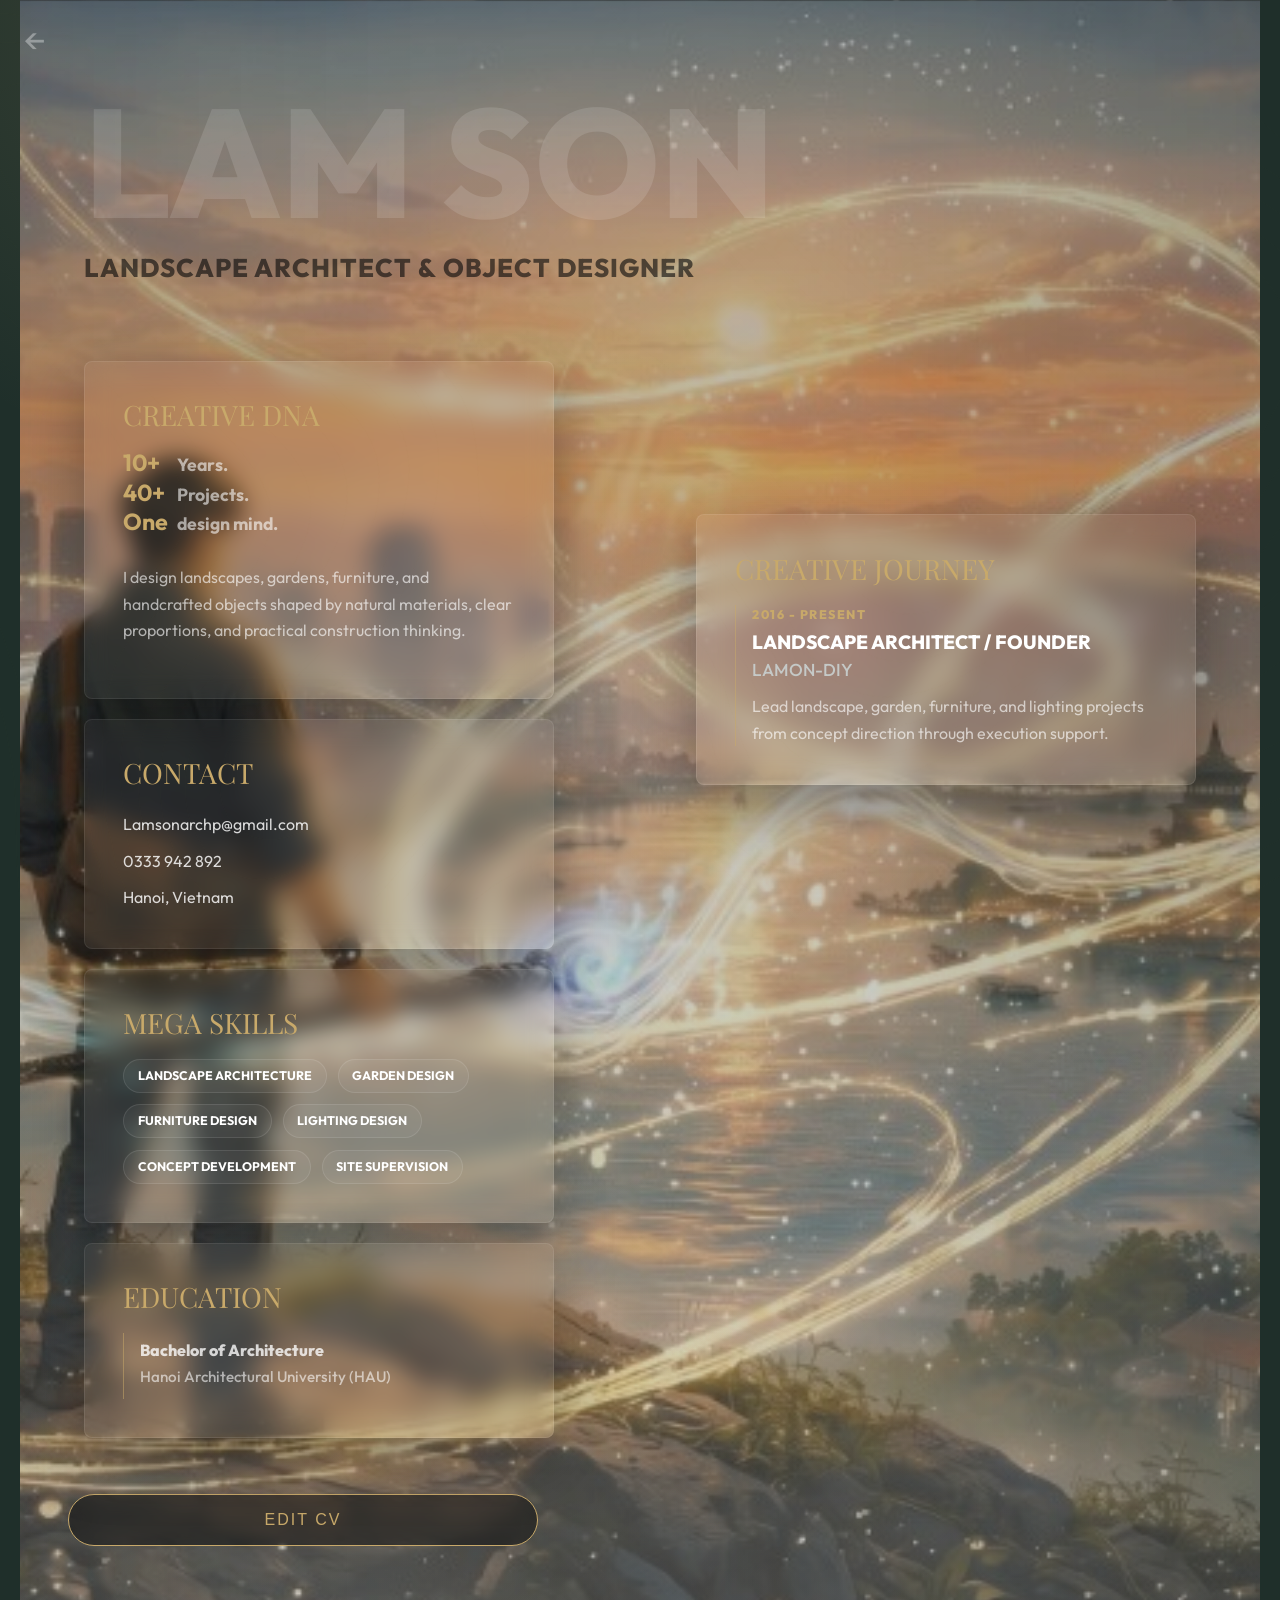
==== profile.html @ 52296062 "Update education: Hanoi Architectural University (HAU)" ====
<!DOCTYPE html>
<html lang="en">

<head>
    <meta charset="UTF-8">
    <meta name="viewport" content="width=device-width, initial-scale=1.0">
    <title>Profile CV | LAMON-DIY</title>
    <meta name="description" content="Profile CV for LAMON-DIY">
    <link rel="preconnect" href="https://fonts.googleapis.com">
    <link rel="preconnect" href="https://fonts.gstatic.com" crossorigin>
    <link
        href="https://fonts.googleapis.com/css2?family=Outfit:wght@300;400;500;700&family=Playfair+Display:ital,wght@0,400;0,600;1,400&display=swap"
        rel="stylesheet">
    <link rel="stylesheet" href="style.css">
</head>

<body class="profile-page">
    <canvas id="ai-canvas"></canvas>

    <a href="index.html#home" class="project-back-icon profile-back" aria-label="Back to home">&#8592;</a>

    <main class="profile-poster" id="profile-cover">
        <div class="profile-poster-shade"></div>

        <header class="profile-poster-title">
            <h1 id="profile-name"></h1>
            <p id="profile-role"></p>
        </header>

        <section class="profile-left-stack" aria-label="Profile highlights">
            <article class="profile-panel profile-summary">
                <h2>Creative DNA</h2>
                <div class="profile-stats">
                    <strong>10+</strong><span>Years.</span>
                    <strong>40+</strong><span>Projects.</span>
                    <strong>One</strong><span>design mind.</span>
                </div>
                <p id="profile-summary"></p>
            </article>

            <article class="profile-panel profile-contact-card">
                <h2>Contact</h2>
                <div class="profile-contact-list">
                    <a href="#" id="profile-email"></a>
                    <a href="#" id="profile-phone"></a>
                    <span id="profile-location"></span>
                </div>
            </article>

            <article class="profile-panel">
                <h2>Mega Skills</h2>
                <div class="profile-skill-list" id="profile-skills"></div>
            </article>

            <article class="profile-panel profile-education-card">
                <h2>Education</h2>
                <div class="profile-timeline compact" id="profile-education"></div>
            </article>
        </section>

        <section class="profile-right-stack" aria-label="Profile CV">
            <article class="profile-panel profile-journey-card">
                <h2>Creative Journey</h2>
                <div class="profile-timeline" id="profile-experience"></div>
            </article>
        </section>

        <button type="button" class="btn-primary profile-edit-btn" id="profile-edit-btn">Edit CV</button>
    </main>

    <div class="profile-editor hidden" id="profile-editor" aria-hidden="true">
        <div class="profile-editor-panel">
            <div class="profile-editor-head">
                <h2>Edit CV</h2>
                <button type="button" class="profile-editor-close" id="profile-cancel-btn" aria-label="Close editor">&times;</button>
            </div>

            <form id="profile-form" class="profile-form">
                <label>Name<input type="text" id="edit-name"></label>
                <label>Role<input type="text" id="edit-role"></label>
                <label>Location<input type="text" id="edit-location"></label>
                <label>Email<input type="email" id="edit-email"></label>
                <label>Phone<input type="text" id="edit-phone"></label>
                <label>Summary<textarea id="edit-summary" rows="4"></textarea></label>
                <label>Skills<textarea id="edit-skills" rows="3" placeholder="Separate skills with commas"></textarea></label>
                <label>Experience<textarea id="edit-experience" rows="6" placeholder="Period | Title | Place | Description"></textarea></label>
                <label>Education<textarea id="edit-education" rows="5" placeholder="Period | Title | Place | Description"></textarea></label>
                <label>Avatar image<input type="file" id="edit-avatar-file" accept="image/*"></label>
                <label>Cover image<input type="file" id="edit-cover-file" accept="image/*"></label>

                <div class="profile-form-actions">
                    <button type="button" class="btn-secondary" id="profile-reset-btn">Reset</button>
                    <button type="submit" class="btn-primary">Save CV</button>
                </div>
            </form>
        </div>
    </div>

    <script src="canvas.js"></script>
    <script src="profile.js"></script>
</body>

</html>
---- style.css ----
/* =========================================
   CSS Custom Properties & Design Tokens
   ========================================= */
:root {
    /* Color Palette - Premium Landscape Studio */
    --clr-bg-dark: #1F2F2A;
    /* Deep green */
    --clr-bg-card: #263530;
    --clr-text-main: #FFFFFF;
    /* Pure white */
    --clr-text-muted: #c5c9c7;
    --clr-accent: #C8A96A;
    /* Gold accent */
    --clr-accent-hover: #e0c88a;
    --clr-warm-gray: #EAEAEA;
    --clr-text: var(--clr-text-main);
    --clr-bg: var(--clr-bg-dark);
    --clr-primary: var(--clr-accent);

    /* Light Mode Palette */
    --clr-light-bg: #F5F7F5;
    --clr-light-card: #FFFFFF;
    --clr-light-text-main: #1F2F2A;
    --clr-light-text-muted: #4A5D55;
    --clr-light-accent: #B08D4D;
    
    /* Typography */
    --font-sans: 'Outfit', sans-serif;
    --font-serif: 'Playfair Display', serif;

    /* Spacing & Sizes */
    --space-sm: 1rem;
    --space-md: 2.5rem;
    --space-lg: 5rem;
    --space-xl: 8rem;
    --spacing-xl: var(--space-xl);

    /* Transitions */
    --trans-smooth: 0.6s cubic-bezier(0.25, 1, 0.5, 1);
    --trans-fast: 0.3s ease;
}

/* =========================================
   Reset & Base Styles
   ========================================= */
* {
    margin: 0;
    padding: 0;
    box-sizing: border-box;
}

html {
    scroll-behavior: smooth;
    font-size: 16px;
}

/* Base Light Mode Styles via Data Attribute or Class */
body.light-mode {
    --clr-bg-dark: var(--clr-light-bg);
    --clr-bg-card: var(--clr-light-card);
    --clr-text-main: var(--clr-light-text-main);
    --clr-text-muted: var(--clr-light-text-muted);
    --clr-accent: var(--clr-light-accent);
    --clr-warm-gray: #666;
}

body.light-mode .hero-overlay {
    background: linear-gradient(to bottom, rgba(0,0,0,0.5) 0%, rgba(0,0,0,0.2) 50%, rgba(245,247,245,0.9) 100%);
    backdrop-filter: none;
}
body.light-mode .hero::after {
    background: linear-gradient(to top, var(--clr-bg-dark) 0%, rgba(245,247,245,0.5) 40%, transparent 100%);
    height: 150px;
}
body.light-mode .hero-title {
    color: #FFFFFF;
    text-shadow: none;
}
body.light-mode .hero-subtitle,
body.light-mode .hero-credibility {
    color: #EAEAEA;
    text-shadow: none;
    font-weight: 300;
}
body.light-mode .logo,
body.light-mode .nav-links a,
body.light-mode .lang-btn {
    color: #FFFFFF;
    text-shadow: none;
    font-weight: 500;
}
body.light-mode .navbar {
    position: fixed;
    top: 1rem;
    left: 50%;
    transform: translateX(-50%);
    width: 95%;
    max-width: 1400px;
    padding: 1.2rem 3rem;
    display: flex;
    justify-content: space-between;
    align-items: center;
    z-index: 1000;
    
    border-radius: 40px;
    background: var(--clr-bg-card);
    border: 1px solid rgba(255, 255, 255, 0.05);
    box-shadow: 0 10px 30px rgba(0, 0, 0, 0.2);
}



body.light-mode .project-overlay {
    background: linear-gradient(to top, rgba(255, 255, 255, 0.95) 0%, rgba(255,255,255,0.8) 50%, transparent 100%);
}
body.light-mode .project-meta {
    color: var(--clr-text-muted) !important;
}

body {
    font-family: var(--font-sans);
    background-color: var(--clr-bg-dark);
    color: var(--clr-text-main);
    line-height: 1.6;
    overflow-x: hidden;
    -webkit-font-smoothing: antialiased;
}

/* Typography elements */
h1,
h2,
h3,
h4 {
    line-height: 1.1;
    margin-bottom: var(--space-sm);
    font-weight: 500;
}

p {
    margin-bottom: var(--space-sm);
    color: var(--clr-text-muted);
}

a {
    color: inherit;
    text-decoration: none;
    transition: var(--trans-fast);
}

.highlight-serif {
    font-family: var(--font-serif);
    font-style: italic;
    color: var(--clr-accent);
}

.container {
    max-width: 1400px;
    margin: 0 auto;
    padding: 0 5%;
}

.section-title {
    font-size: clamp(2.5rem, 5vw, 4rem);
    text-align: center;
    margin-bottom: var(--space-lg);
}

.section-subtitle {
    max-width: 680px;
    margin: calc(var(--space-lg) * -0.65) auto var(--space-lg);
    color: var(--clr-text-muted);
    font-size: 1rem;
    letter-spacing: 0.08em;
    text-align: center;
    text-transform: uppercase;
}

/* =========================================
   Buttons
   ========================================= */
.btn-primary,
.btn-secondary {
    display: inline-block;
    padding: 1rem 2.5rem;
    font-size: 1rem;
    text-transform: uppercase;
    letter-spacing: 2px;
    position: relative;
    overflow: hidden;
    cursor: pointer;
    border: 1px solid var(--clr-accent);
    background: transparent;
    color: var(--clr-accent);
    z-index: 1;
    isolation: isolate;
    transition: var(--trans-smooth);
}

.btn-primary::before,
.btn-secondary::before {
    content: '';
    position: absolute;
    top: 0;
    left: 0;
    width: 100%;
    height: 100%;
    background: var(--clr-accent);
    z-index: -1;
    transform: scaleX(0);
    transform-origin: right;
    transition: transform var(--trans-smooth);
}

.btn-primary:hover,
.btn-secondary:hover {
    color: var(--clr-bg-dark) !important;
}

.btn-primary:hover::before,
.btn-secondary:hover::before {
    transform: scaleX(1);
    transform-origin: left;
}


/* =========================================
   Navigation - Liquid Glassmorphism
   ========================================= */
.navbar {
    position: fixed;
    top: 1rem;
    left: 50%;
    transform: translateX(-50%);
    --nav-mouse-x: 50%;
    --nav-mouse-y: 50%;
    width: 95%;
    max-width: 1400px;
    padding: 1.2rem 3rem;
    display: flex;
    justify-content: space-between;
    align-items: center;
    z-index: 1000;
    /* Smooth liquid transition â€” all properties use same timing */
    transition: transform 0.8s cubic-bezier(0.4, 0, 0.2, 1),
                width 0.8s cubic-bezier(0.4, 0, 0.2, 1),
                max-width 0.8s cubic-bezier(0.4, 0, 0.2, 1),
                padding 0.8s cubic-bezier(0.4, 0, 0.2, 1),
                background 0.8s cubic-bezier(0.4, 0, 0.2, 1),
                box-shadow 0.8s cubic-bezier(0.4, 0, 0.2, 1),
                border-radius 0.8s cubic-bezier(0.4, 0, 0.2, 1),
                border-color 0.8s cubic-bezier(0.4, 0, 0.2, 1);
    
    /* Extreme Liquid Glass Effect */
    border-radius: 60px;
    background: linear-gradient(145deg, rgba(255, 255, 255, 0.05) 0%, rgba(255, 255, 255, 0.01) 100%);
    backdrop-filter: blur(8px) saturate(120%);
    -webkit-backdrop-filter: blur(8px) saturate(120%);
    border: 1px solid rgba(255, 255, 255, 0.15);
    border-top: 1.5px solid rgba(255, 255, 255, 0.6);
    border-left: 1.5px solid rgba(255, 255, 255, 0.4);
    box-shadow: 
        0 15px 35px rgba(0, 0, 0, 0.2),
        inset 0 10px 20px rgba(255, 255, 255, 0.15),
        inset 0 -5px 15px rgba(255, 255, 255, 0.05);
}

/* =========================================
   Navbar Glow / Light Streak Border Effect
   ========================================= */

@property --nav-glow-angle {
    syntax: '<angle>';
    inherits: false;
    initial-value: 0deg;
}

.navbar::before {
    content: '';
    position: absolute;
    inset: -1px;
    z-index: 1;
    padding: 2px;
    border-radius: inherit;
    pointer-events: none;
    background:
        conic-gradient(
            from var(--nav-glow-angle),
            transparent 0deg,
            transparent 280deg,
            rgba(200, 169, 106, 0.18) 305deg,
            rgba(255, 241, 179, 0.95) 330deg,
            rgba(200, 169, 106, 0.72) 350deg,
            transparent 360deg
        );
    filter: drop-shadow(0 0 8px rgba(200, 169, 106, 0.55));
    -webkit-mask:
        linear-gradient(#000 0 0) content-box,
        linear-gradient(#000 0 0);
    -webkit-mask-composite: xor;
    mask:
        linear-gradient(#000 0 0) content-box,
        linear-gradient(#000 0 0);
    mask-composite: exclude;
    animation: navBorderGlow 4s linear infinite;
}

.navbar > * {
    position: relative;
    z-index: 2;
}

.navbar::after {
    content: '';
    position: absolute;
    inset: 0;
    z-index: 1;
    border-radius: inherit;
    pointer-events: none;
    opacity: 0;
    background:
        radial-gradient(
            circle 92px at var(--nav-mouse-x) var(--nav-mouse-y),
            rgba(255, 255, 255, 0.22),
            rgba(200, 169, 106, 0.12) 38%,
            rgba(255, 255, 255, 0.04) 56%,
            transparent 72%
        );
    box-shadow: inset 0 0 28px rgba(255, 255, 255, 0.05);
    transition: opacity 0.22s ease;
}

.navbar.is-lensing::after {
    opacity: 1;
}

@keyframes navBorderGlow {
    to {
        --nav-glow-angle: 360deg;
    }
}

/* Hover: slightly brighter border on the navbar */
.navbar:hover {
    border-color: rgba(255, 255, 255, 0.28) !important;
    box-shadow:
        0 15px 35px rgba(0, 0, 0, 0.25),
        0 0 0 1px rgba(200, 169, 106, 0.18),
        inset 0 10px 20px rgba(255, 255, 255, 0.18),
        inset 0 -5px 15px rgba(255, 255, 255, 0.06) !important;
    transition: box-shadow 0.4s ease, border-color 0.4s ease;
}




.navbar .nav-links,
.navbar .nav-right {
    opacity: 1;
    pointer-events: auto;
    max-width: 600px;
    overflow: visible;
    
}

.logo {
    font-family: var(--font-serif);
    font-size: 2.4rem;
    font-weight: 600;
    letter-spacing: 3px;
    color: #FFFFFF;
    
}



.logo-suffix {
    display: inline-block;
    
}



.nav-links {
    display: flex;
    list-style: none;
    gap: 3rem;
}

.nav-links a {
    font-size: 0.9rem;
    text-transform: uppercase;
    letter-spacing: 1px;
    position: relative;
    transition: color 0.3s ease, text-shadow 0.3s ease;
}

.nav-links a:hover {
    color: rgba(255, 240, 180, 1);
    text-shadow: 0 0 12px rgba(200, 169, 106, 0.8), 0 0 30px rgba(200, 169, 106, 0.3);
}

.nav-links a::after {
    content: '';
    position: absolute;
    bottom: -5px;
    left: 50%;
    transform: translateX(-50%);
    width: 0;
    height: 1px;
    background: linear-gradient(90deg, transparent, rgba(200, 169, 106, 1), transparent);
    transition: width 0.35s cubic-bezier(0.4, 0, 0.2, 1);
    box-shadow: 0 0 6px rgba(200, 169, 106, 0.6);
}

.nav-links a:hover::after {
    width: 100%;
}

.project-back-icon {
    position: fixed;
    top: 1.5rem;
    left: 1.5rem;
    z-index: 1000;
    font-size: 2rem;
    color: rgba(255, 255, 255, 0.35);
    line-height: 1;
    text-decoration: none;
    transition: transform 0.3s ease, color 0.25s ease, text-shadow 0.25s ease;
}
.project-back-icon:hover {
    transform: translateX(-4px);
    color: rgba(255, 255, 255, 0.95);
    text-shadow:
        0 4px 16px rgba(0, 0, 0, 0.6),
        0 2px 6px rgba(0, 0, 0, 0.4);
}
body.light-mode .project-back-icon {
    color: rgba(30, 30, 30, 0.3);
}
body.light-mode .project-back-icon:hover {
    color: rgba(10, 10, 10, 0.9);
    text-shadow:
        0 4px 16px rgba(0, 0, 0, 0.25),
        0 2px 6px rgba(0, 0, 0, 0.15);
}

/* Project page right controls (Zalo + Lang switch) */
.project-right-controls {
    position: fixed;
    top: 1.5rem;
    right: 1.5rem;
    z-index: 1000;
    display: flex;
    align-items: center;
    gap: 0.8rem;
}

.project-zalo-btn {
    display: inline-flex;
    align-items: center;
    justify-content: center;
    font-family: var(--font-sans);
    font-size: 0.72rem;
    font-weight: 500;
    letter-spacing: 1px;
    text-transform: uppercase;
    text-decoration: none;
    color: rgba(255, 255, 255, 0.6);
    background: rgba(18, 20, 19, 0.35);
    border: 1px solid rgba(163, 177, 138, 0.3);
    padding: 0.35rem 0.8rem;
    border-radius: 999px;
    opacity: 0.5;
    transition: opacity 0.25s ease, color 0.2s ease, border-color 0.2s ease;
}

.project-zalo-btn:hover {
    opacity: 1;
    color: #ffffff;
    border-color: rgba(163, 177, 138, 0.8);
}

body.light-mode .project-zalo-btn {
    background: rgba(255, 255, 255, 0.4);
    border-color: rgba(0, 0, 0, 0.15);
    color: rgba(30, 30, 30, 0.6);
}

body.light-mode .project-zalo-btn:hover {
    color: rgba(10, 10, 10, 0.9);
    border-color: rgba(0, 0, 0, 0.4);
}

.project-lang-switch {
    display: inline-flex;
    align-items: center;
    border: 1px solid rgba(163, 177, 138, 0.3);
    border-radius: 999px;
    padding: 0.2rem;
    background: rgba(18, 20, 19, 0.35);
    opacity: 0.4;
    transition: opacity 0.25s ease;
}
.project-lang-switch:hover {
    opacity: 1;
}
.project-lang-switch .lang-btn {
    border: 0;
    background: transparent;
    color: rgba(255, 255, 255, 0.6);
    font-family: var(--font-sans);
    font-size: 0.72rem;
    font-weight: 500;
    letter-spacing: 1px;
    text-transform: uppercase;
    padding: 0.35rem 0.6rem;
    border-radius: 999px;
    cursor: pointer;
    transition: color 0.2s ease;
}
.project-lang-switch .lang-btn.active {
    background: var(--clr-accent);
    color: var(--clr-bg-dark) !important;
}
.project-lang-switch .lang-btn:hover:not(.active) {
    color: rgba(255, 255, 255, 0.95);
}
body.light-mode .project-lang-switch {
    background: rgba(255, 255, 255, 0.4);
    border-color: rgba(0, 0, 0, 0.15);
}
body.light-mode .project-lang-switch .lang-btn {
    color: rgba(30, 30, 30, 0.6);
}
body.light-mode .project-lang-switch .lang-btn.active {
    background: var(--clr-accent);
    color: #ffffff !important;
}
body.light-mode .project-lang-switch .lang-btn:hover:not(.active) {
    color: rgba(10, 10, 10, 0.9);
}
.theme-toggle {
    background: transparent;
    border: none;
    color: var(--clr-text-main);
    cursor: pointer;
    margin-left: 1rem;
    display: flex;
    align-items: center;
    justify-content: center;
    width: 40px;
    height: 40px;
    border-radius: 50%;
    transition: background var(--trans-fast);
}
.theme-toggle:hover {
    background: rgba(200, 169, 106, 0.1);
}
.theme-toggle svg {
    width: 20px;
    height: 20px;
    transition: transform var(--trans-fast);
}

.profile-avatar-link {
    width: 34px;
    height: 34px;
    display: inline-flex;
    align-items: center;
    justify-content: center;
    overflow: hidden;
    border-radius: 999px;
    border: 1px solid rgba(255, 255, 255, 0.22);
    background: rgba(255, 255, 255, 0.08);
    box-shadow: 0 0 0 1px rgba(200, 169, 106, 0.08);
    transition: transform 0.24s cubic-bezier(0.2, 1.2, 0.3, 1), box-shadow 0.24s ease;
}

.profile-avatar-link img {
    width: 100%;
    height: 100%;
    object-fit: cover;
}

.profile-avatar-link:hover,
.profile-avatar-link:focus-visible {
    transform: scale(1.18);
    box-shadow: 0 0 22px rgba(255, 241, 179, 0.24);
}

body.light-mode .theme-toggle .sun-icon {
    display: none;
}
body:not(.light-mode) .theme-toggle .moon-icon {
    display: none;
}

.hamburger {
    display: none;
    cursor: pointer;
    border: 0;
    background: transparent;
    padding: 0.4rem;
}

/* =========================================
   Hero Section
   ========================================= */
.hero {
    height: 100dvh;
    display: flex;
    align-items: center;
    justify-content: center;
    position: relative;
    overflow: hidden;
    background: var(--clr-bg-dark); /* fallback */
}

.hero-video {
    position: absolute;
    top: 0; left: 0; right: 0; bottom: 0;
    width: 100%;
    height: 100%;
    object-fit: cover;
    z-index: 0; /* behind overlay */
}

@keyframes heroZoom {
    0% { transform: scale(1); }
    100% { transform: scale(1.08); }
}

.hero-overlay {
    position: absolute;
    top: 0;
    left: 0;
    width: 100%;
    height: 100%;
    background: linear-gradient(to bottom, rgba(0,0,0,0.15) 0%, rgba(0,0,0,0.05) 50%, rgba(0,0,0,0.35) 100%);
}

.hero::after {
    content: '';
    position: absolute;
    bottom: -1px;
    left: 0;
    width: 100%;
    height: 300px;
    background: linear-gradient(to top, var(--clr-bg-dark) 0%, transparent 100%);
    z-index: 10;
    pointer-events: none;
}

#ai-canvas {
    position: fixed;
    top: 0;
    left: 0;
    width: 100vw;
    height: 100vh;
    z-index: 999;
    pointer-events: none;
}

.hero-content {
    position: relative;
    z-index: 10;
    text-align: center;
    max-width: 900px;
    padding: 0 2rem;
}

.hero-title {
    font-size: clamp(4.5rem, 11vw, 9rem);
    letter-spacing: -2px;
    margin-bottom: 1rem;
    color: #FFFFFF;
    text-shadow: 0 2px 30px rgba(0,0,0,0.3);
}

.hero-subtitle {
    font-size: clamp(1.1rem, 2vw, 1.4rem);
    margin-bottom: 2.5rem;
    color: var(--clr-warm-gray);
    font-weight: 300;
    letter-spacing: 2px;
    text-transform: uppercase;
}

.hero .btn-primary {
    border-color: var(--clr-accent);
    color: var(--clr-accent);
    box-shadow: 0 0 20px rgba(200, 169, 106, 0.15), inset 0 0 20px rgba(200, 169, 106, 0.05);
    font-size: 0.95rem;
    padding: 1.1rem 3rem;
}

.hero .btn-primary:hover {
    color: var(--clr-bg-dark);
    box-shadow: 0 0 30px rgba(200, 169, 106, 0.3);
}

.hero-credibility {
    margin-top: 2.5rem;
    font-size: 0.85rem;
    letter-spacing: 3px;
    text-transform: uppercase;
    color: rgba(255, 255, 255, 0.5);
    font-weight: 300;
}

/* =========================================
   About / Philosophy Section
   ========================================= */
.about {
    padding: var(--space-xl) 0;
    background: var(--clr-bg-dark);
}

.about-grid {
    display: grid;
    grid-template-columns: 1fr 1fr;
    gap: var(--space-lg);
    align-items: center;
}

.about-text h2 {
    font-size: clamp(2.5rem, 5vw, 4rem);
    margin-bottom: 2rem;
}

.about-text p {
    font-size: 1.15rem;
    line-height: 1.9;
}

.about-image-wrapper {
    position: relative;
    overflow: hidden;
    border-radius: 4px;
}

.about-img {
    width: 100%;
    height: 100%;
    min-height: 400px;
    object-fit: cover;
    border-radius: 4px;
    transition: transform 1.2s ease;
}

.about-image-wrapper:hover .about-img {
    transform: scale(1.03);
}

/* =========================================
   Services Section
   ========================================= */
.services {
    padding: var(--space-xl) 0;
    background: var(--clr-bg-card);
}

.services .section-title {
    font-family: var(--font-serif);
}

.services-list {
    display: grid;
    grid-template-columns: repeat(auto-fit, minmax(280px, 1fr));
    gap: 2.5rem;
    max-width: 1100px;
    margin: 0 auto;
}

.service-item {
    padding: 2rem 0;
    border-top: 1px solid rgba(255, 255, 255, 0.08);
}

.service-item h3 {
    font-family: var(--font-serif);
    font-size: 1.3rem;
    color: var(--clr-text-main);
    margin-bottom: 0.75rem;
    font-weight: 400;
}

.service-item p {
    font-size: 0.95rem;
    color: var(--clr-text-muted);
    line-height: 1.7;
    margin-bottom: 0;
}

/* =========================================
   Signature / Featured Projects Section
   ========================================= */
.signature-projects {
    padding: 0 0 var(--space-lg);
    background: var(--clr-bg-dark);
}

.signature-projects:empty,
#signature-list:empty {
    display: none;
}

.signature-project {
    display: grid;
    grid-template-columns: 1.5fr 1fr;
    gap: 0;
    min-height: 70vh;
    margin-bottom: 2rem;
    position: relative;
    overflow: hidden;
}

.signature-project:nth-child(even) {
    grid-template-columns: 1fr 1.5fr;
}

.signature-project:nth-child(even) .signature-image-wrapper {
    order: 2;
}

.signature-project:nth-child(even) .signature-content {
    order: 1;
}

.signature-image-wrapper {
    position: relative;
    overflow: hidden;
}

.signature-img {
    width: 100%;
    height: 100%;
    object-fit: cover;
    transition: transform 1.5s ease;
}

.signature-project:hover .signature-img {
    transform: scale(1.03);
}

.signature-content {
    display: flex;
    flex-direction: column;
    justify-content: center;
    padding: var(--space-lg);
    background: var(--clr-bg-card);
}

.signature-content h2 {
    font-family: var(--font-serif);
    font-size: clamp(2rem, 4vw, 3rem);
    margin-bottom: 1.5rem;
    color: var(--clr-text-main);
    font-weight: 400;
}

.signature-content p {
    font-size: 1.05rem;
    line-height: 1.8;
    color: var(--clr-text-muted);
    margin-bottom: 2.5rem;
}

.signature-content .btn-primary {
    align-self: flex-start;
}

/* =========================================
   Projects Section
   ========================================= */
.projects {
    padding: var(--space-xl) 0;
    background: var(--clr-bg-dark);
}

.project-gallery {
    columns: 3;
    column-gap: 1.2rem;
}

/* No spans needed - columns fills naturally */

@media (max-width: 900px) {
    .project-gallery {
        columns: 2;
    }
}

@media (max-width: 600px) {
    .project-gallery {
        columns: 1;
    }

    .section-subtitle {
        margin-top: calc(var(--space-lg) * -0.55);
        font-size: 0.82rem;
        line-height: 1.7;
    }

}

.project-link {
    display: block;
    break-inside: avoid;
    margin-bottom: 1.2rem;
    text-decoration: none;
    transition: filter 0.45s ease, opacity 0.45s ease, transform 0.45s ease;
}

.project-card {
    position: relative;
    overflow: hidden;
    border-radius: 16px;
    cursor: pointer;
    background: var(--clr-bg-card);
    width: 100%;
    transition: box-shadow 0.45s ease, transform 0.45s ease;
}

.project-card::after {
    content: '';
    position: absolute;
    inset: 0;
    background: rgba(255, 255, 255, 0.28);
    opacity: 0;
    pointer-events: none;
    transition: opacity 0.45s ease;
    mix-blend-mode: screen;
}

/* Varying heights for masonry feel */
.project-gallery .project-link:nth-child(5n+1) .project-image-wrapper { padding-top: 130%; }
.project-gallery .project-link:nth-child(5n+2) .project-image-wrapper { padding-top: 70%; }
.project-gallery .project-link:nth-child(5n+3) .project-image-wrapper { padding-top: 100%; }
.project-gallery .project-link:nth-child(5n+4) .project-image-wrapper { padding-top: 80%; }
.project-gallery .project-link:nth-child(5n+5) .project-image-wrapper { padding-top: 115%; }

.project-image-wrapper {
    position: relative;
    width: 100%;
    overflow: hidden;
}

.project-img {
    position: absolute;
    top: 0;
    left: 0;
    width: 100%;
    height: 100%;
    object-fit: cover;
    transition: transform 0.8s cubic-bezier(0.25, 1, 0.5, 1);
}

.project-overlay {
    position: absolute;
    bottom: 0;
    left: 0;
    width: 100%;
    padding: 2rem;
    background: linear-gradient(to top, rgba(18, 20, 19, 0.9) 0%, transparent 100%);
    transform: translateY(20px);
    opacity: 0;
    transition: all 0.5s ease;
}

.project-overlay h3 {
    font-family: var(--font-serif);
    font-size: 1.6rem;
    color: var(--clr-text-main);
    margin-bottom: 0.3rem;
    font-weight: 400;
}

.project-overlay p {
    color: var(--clr-warm-gray);
    margin-bottom: 0.2rem;
    font-size: 0.9rem;
}

.project-meta {
    font-size: 0.8rem !important;
    color: rgba(255, 255, 255, 0.5) !important;
    letter-spacing: 1px;
}

.project-link {
    text-decoration: none;
}

.project-card:hover .project-img {
    transform: scale(1.05);
}

.project-card:hover .project-overlay {
    transform: translateY(0);
    opacity: 1;
}

@media (hover: hover) and (pointer: fine) {
    .project-gallery:hover .project-link {
        filter: grayscale(1) brightness(1.45) contrast(0.82) saturate(0.15);
        opacity: 0.58;
    }

    .project-gallery:hover .project-link .project-card::after {
        opacity: 1;
    }

    .project-gallery:hover .project-link:hover,
    .project-gallery:hover .project-link:focus-within {
        filter: grayscale(0) brightness(1.08) contrast(1.04) saturate(1.18);
        opacity: 1;
        transform: translateY(-4px);
    }

    .project-gallery:hover .project-link:hover .project-card,
    .project-gallery:hover .project-link:focus-within .project-card {
        box-shadow: 0 26px 60px rgba(0, 0, 0, 0.38), 0 0 0 1px rgba(255, 255, 255, 0.16);
    }

    .project-gallery:hover .project-link:hover .project-card::after,
    .project-gallery:hover .project-link:focus-within .project-card::after {
        opacity: 0;
    }
}

/* =========================================
   Handmade Section
   ========================================= */
.handmade {
    padding: var(--space-xl) 0;
    background:
        radial-gradient(circle at 15% 20%, rgba(200, 169, 106, 0.12), transparent 32rem),
        linear-gradient(180deg, var(--clr-bg-dark) 0%, #17231f 100%);
}

.handmade-gallery {
    display: grid;
    grid-template-columns: repeat(3, minmax(0, 1fr));
    gap: 1.4rem;
}

.handmade-card {
    position: relative;
    min-height: 100%;
    overflow: hidden;
    border: 1px solid rgba(255, 255, 255, 0.1);
    border-radius: 8px;
    background: rgba(255, 255, 255, 0.035);
    box-shadow: 0 24px 70px rgba(0, 0, 0, 0.22);
}

.handmade-image-wrapper {
    position: relative;
    aspect-ratio: 4 / 5;
    overflow: hidden;
    background: var(--clr-bg-card);
}

.handmade-image-wrapper img {
    width: 100%;
    height: 100%;
    object-fit: cover;
    transition: transform 0.9s cubic-bezier(0.25, 1, 0.5, 1), filter 0.5s ease;
}

.handmade-card:hover .handmade-image-wrapper img {
    transform: scale(1.04);
    filter: saturate(1.08) contrast(1.04);
}

.handmade-info {
    padding: 1.5rem;
}

.handmade-info h3 {
    font-family: var(--font-serif);
    font-size: clamp(1.35rem, 2vw, 1.8rem);
    font-weight: 400;
    color: var(--clr-text-main);
}

.handmade-subtitle {
    display: block;
    margin-bottom: 0.85rem;
    color: var(--clr-accent);
    font-size: 0.78rem;
    font-weight: 600;
    letter-spacing: 0.12em;
    text-transform: uppercase;
}

.handmade-info p {
    margin-bottom: 0;
    font-size: 0.98rem;
    line-height: 1.75;
}

body.light-mode .handmade {
    background:
        radial-gradient(circle at 15% 20%, rgba(176, 141, 77, 0.14), transparent 32rem),
        linear-gradient(180deg, var(--clr-light-bg) 0%, #edf2ee 100%);
}

body.light-mode .handmade-card {
    background: rgba(255, 255, 255, 0.74);
    border-color: rgba(31, 47, 42, 0.1);
    box-shadow: 0 24px 70px rgba(31, 47, 42, 0.1);
}

@media (max-width: 900px) {
    .handmade-gallery {
        grid-template-columns: repeat(2, minmax(0, 1fr));
    }
}

@media (max-width: 600px) {
    .handmade-gallery {
        grid-template-columns: 1fr;
    }

    .handmade-info {
        padding: 1.25rem;
    }
}

/* =========================================
   Contact & Footer
   ========================================= */
.contact {
    padding: var(--space-xl) 0;
    text-align: center;
}

.contact-card {
    max-width: 800px;
    margin: 0 auto;
    padding: 4rem 2rem;
    background: var(--clr-bg-card);
    border: 1px solid rgba(255, 255, 255, 0.05);
    border-radius: 8px;
}

.contact-card h2 {
    font-size: clamp(2rem, 4vw, 3.5rem);
}

.contact-card p {
    font-size: 1.1rem;
    margin-bottom: 1.5rem;
}

.contact-info {
    display: flex;
    flex-direction: column;
    align-items: center;
    gap: 0.6rem;
    margin-bottom: 2.5rem;
}

.contact-link {
    display: block;
    color: var(--clr-accent);
    font-size: 1.1rem;
    transition: var(--trans-fast);
}

.contact-link:hover {
    color: var(--clr-accent-hover);
}

#contact-location {
    font-size: 0.9rem;
    color: var(--clr-text-muted);
    letter-spacing: 1px;
    text-transform: uppercase;
    margin-bottom: 0;
}

/* Contact Form Extension */
.contact-form {
    margin-top: 2.5rem;
    display: none;
    text-align: left;
}

.contact-form.active {
    display: block;
    animation: formFadeIn 0.8s cubic-bezier(0.25, 1, 0.5, 1) forwards;
}

@keyframes formFadeIn {
    from {
        opacity: 0;
        transform: translateY(20px);
    }
    to {
        opacity: 1;
        transform: translateY(0);
    }
}

.form-group {
    margin-bottom: 1.5rem;
}

.contact-form input,
.contact-form textarea {
    width: 100%;
    padding: 1rem 1.5rem;
    background: rgba(18, 20, 19, 0.4);
    border: 1px solid rgba(255, 255, 255, 0.1);
    border-radius: 4px;
    color: var(--clr-text-main);
    font-family: var(--font-sans);
    font-size: 1rem;
    transition: all var(--trans-fast);
}

.contact-form textarea {
    min-height: 140px;
    resize: vertical;
    line-height: 1.5;
}

.contact-form input::placeholder,
.contact-form textarea::placeholder {
    color: var(--clr-text-muted);
}

.contact-form input:focus,
.contact-form textarea:focus {
    outline: none;
    border-color: var(--clr-accent);
    background: rgba(18, 20, 19, 0.8);
    box-shadow: 0 0 0 2px rgba(200, 169, 106, 0.15);
}

.contact-form button[type="submit"] {
    width: 100%;
    margin-top: 1rem;
}

.success-msg {
    margin-top: 1.5rem;
    color: var(--clr-accent);
    text-align: center;
    font-size: 1.1rem;
}

.hidden {
    display: none !important;
}

footer {
    padding: 2rem 0;
    border-top: 1px solid rgba(255, 255, 255, 0.05);
    background: var(--clr-bg-dark);
}

.footer-content {
    display: flex;
    justify-content: space-between;
    align-items: center;
    flex-wrap: wrap;
    gap: 1rem;
}

.footer-content p {
    margin: 0;
    font-size: 0.9rem;
}

.socials {
    display: flex;
    gap: 1.5rem;
}

.socials a {
    font-size: 0.9rem;
    text-transform: uppercase;
    letter-spacing: 1px;
}

.socials a:hover {
    color: var(--clr-accent);
}

/* =========================================
   Animations & Scroll Reveal
   ========================================= */
/* Cleaned up redundant reveal - consolidated below */


/* =========================================
   Media Queries
   ========================================= */
@media (max-width: 900px) {
    .about-grid {
        grid-template-columns: 1fr;
    }

    .signature-project,
    .signature-project:nth-child(even) {
        grid-template-columns: 1fr;
        min-height: 0;
    }

    .signature-project:nth-child(even) .signature-image-wrapper,
    .signature-project:nth-child(even) .signature-content {
        order: unset;
    }

    .signature-img {
        max-height: 50vh;
    }

    .signature-content {
        padding: var(--space-md);
    }
}

@media (max-width: 768px) {
    .navbar,
    body.light-mode .navbar {
        align-items: flex-start;
        padding: 1rem 1.1rem;
        width: calc(100% - 1rem);
        border-radius: 24px;
        flex-wrap: wrap;
    }

    .nav-links {
        display: none;
        order: 3;
        width: 100%;
        padding-top: 1rem;
        flex-direction: column;
        gap: 0.25rem;
        align-items: stretch;
    }

    .nav-links.mobile-open {
        display: flex;
    }

    .nav-links a {
        display: block;
        padding: 0.75rem 0;
        font-size: 0.95rem;
    }

    .nav-right {
        gap: 0.6rem;
    }

    .hamburger {
        display: block;
    }

    .hamburger .bar {
        width: 25px;
        height: 2px;
        background: var(--clr-text-main);
        margin: 5px 0;
        display: block;
        transition: transform var(--trans-fast), opacity var(--trans-fast);
    }

    .hamburger.active .bar:nth-child(1) {
        transform: translateY(7px) rotate(45deg);
    }

    .hamburger.active .bar:nth-child(2) {
        opacity: 0;
    }

    .hamburger.active .bar:nth-child(3) {
        transform: translateY(-7px) rotate(-45deg);
    }

    .hero {
        background-attachment: scroll;
        min-height: 100svh;
    }

    .hero-title {
        letter-spacing: 0;
    }

    .hero-subtitle,
    .hero-credibility {
        letter-spacing: 1px;
    }

    .contact-card {
        padding: 3rem 1.25rem;
    }
}

/* Final language switcher guard. */
body:not(.project-page) .navbar .nav-right {
    display: inline-flex !important;
    align-items: center;
    justify-content: flex-end;
    gap: 0.45rem;
    max-width: none;
    opacity: 1;
    overflow: visible;
    pointer-events: auto;
}

body:not(.project-page) .navbar .lang-switch {
    display: inline-flex !important;
    align-items: center;
    justify-content: center;
    width: 48px;
    height: 30px;
    padding: 0;
    border-radius: 999px;
    background: rgba(255, 255, 255, 0.06);
    border: 1px solid rgba(255, 255, 255, 0.12);
}

body:not(.project-page) .navbar .lang-btn {
    display: none;
    align-items: center;
    justify-content: center;
    width: 100%;
    height: 100%;
    padding: 0;
    border-radius: inherit;
    font-size: 0.68rem;
    line-height: 1;
    color: rgba(255, 255, 255, 0.82);
}

body:not(.project-page) .navbar .lang-btn.active {
    display: inline-flex;
    background: transparent;
    color: rgba(255, 255, 255, 0.9) !important;
}

@media (max-width: 768px) {
    body:not(.project-page) .navbar .nav-right {
        flex: 0 0 auto;
        margin-left: auto;
        display: inline-flex !important;
        align-items: center;
        gap: 0.45rem;
    }

    body:not(.project-page) .navbar .lang-switch {
        display: inline-flex !important;
    }
}

@media (max-width: 420px) {
    body:not(.project-page) .navbar,
    body:not(.project-page).light-mode .navbar {
        width: calc(100% - 1rem);
        padding: 0.55rem 0.65rem;
        gap: 0.45rem;
    }

    body:not(.project-page) .navbar .logo {
        font-size: 0.78rem;
        letter-spacing: 0.04em;
    }

    body:not(.project-page) .navbar .lang-switch {
        width: 44px;
        height: 28px;
    }

    body:not(.project-page) .theme-toggle {
        width: 28px;
        height: 28px;
    }

    body:not(.project-page) .hamburger {
        padding: 0.25rem;
    }
}

/* Desktop nav position lock: keep controls at the far right edge. */
@media (min-width: 769px) {
    body:not(.project-page) .navbar,
    body:not(.project-page).light-mode .navbar {
        display: flex !important;
        justify-content: flex-start !important;
        position: fixed;
        padding-left: 4.25rem;
        padding-right: 1rem;
    }

    body:not(.project-page) .navbar .logo {
        position: absolute !important;
        left: 50% !important;
        transform: translateX(-50%) !important;
        z-index: 5 !important;
        max-width: 220px;
        text-align: center;
        pointer-events: auto;
    }

    body:not(.project-page) .navbar .nav-links {
        flex: 0 1 auto !important;
        justify-content: flex-start !important;
        justify-self: auto !important;
        margin: 0 !important;
        padding-right: 260px;
        pointer-events: none;
    }

    body:not(.project-page) .navbar .nav-links a {
        pointer-events: auto;
    }

    body:not(.project-page) .navbar .nav-right {
        position: absolute !important;
        right: 1rem !important;
        top: 50% !important;
        transform: translateY(-50%) !important;
        width: auto !important;
        margin: 0 !important;
    }
}

/* Profile poster CV layout */
.profile-page {
    min-height: 100vh;
    background: #5d5d5b;
    color: #f5f5f2;
}

.profile-page #ai-canvas {
    opacity: 0.18;
}

.profile-poster {
    position: relative;
    width: min(1240px, 100%);
    min-height: 100vh;
    margin: 0 auto;
    padding: clamp(4.8rem, 8vw, 7rem) clamp(1rem, 5vw, 4rem) 4rem;
    display: grid;
    grid-template-columns: minmax(320px, 470px) minmax(360px, 500px);
    grid-template-areas:
        "title title"
        "left right";
    align-content: start;
    justify-content: space-between;
    column-gap: clamp(2rem, 8vw, 7rem);
    row-gap: clamp(2rem, 7vw, 4.5rem);
    overflow: hidden;
    background-color: #5e5e5c;
    background-position: center;
    background-size: cover;
    isolation: isolate;
}

.profile-poster::before {
    content: '';
    position: absolute;
    inset: 0;
    z-index: -2;
    background:
        linear-gradient(180deg, rgba(32, 32, 31, 0.32), rgba(90, 90, 87, 0.24)),
        radial-gradient(circle at 48% 42%, rgba(255, 255, 255, 0.2), transparent 24rem);
}

.profile-poster-shade {
    position: absolute;
    inset: 0;
    z-index: -1;
    background:
        linear-gradient(90deg, rgba(0, 0, 0, 0.08), transparent 34%, transparent 66%, rgba(0, 0, 0, 0.1)),
        linear-gradient(180deg, transparent 64%, rgba(210, 210, 205, 0.2));
}

.profile-poster-title {
    position: relative;
    z-index: 1;
    grid-area: title;
    max-width: 78%;
    pointer-events: none;
}

.profile-poster-title h1 {
    max-width: 12ch;
    margin: 0;
    color: rgba(255, 255, 255, 0.12);
    font-family: var(--font-sans);
    font-size: clamp(5rem, 12vw, 11rem);
    font-weight: 800;
    letter-spacing: 0;
    line-height: 0.78;
    text-transform: uppercase;
}

.profile-poster-title p {
    margin: 1.6rem 0 0;
    color: rgba(12, 12, 12, 0.62);
    font-size: clamp(1rem, 2vw, 1.6rem);
    font-weight: 800;
    letter-spacing: 0.04em;
    text-transform: uppercase;
}

.profile-left-stack,
.profile-right-stack {
    position: relative;
    z-index: 3;
    display: grid;
    gap: 1.25rem;
    align-content: start;
}

.profile-left-stack {
    grid-area: left;
    width: 100%;
    margin-top: 0;
}

.profile-right-stack {
    grid-area: right;
    position: relative;
    right: auto;
    top: auto;
    width: 100%;
    padding-top: clamp(3rem, 12vw, 11rem);
}

.profile-panel {
    border: 1px solid rgba(255, 255, 255, 0.08);
    border-top-color: rgba(255, 255, 255, 0.18);
    border-left-color: rgba(255, 255, 255, 0.14);
    border-radius: 8px;
    background: rgba(13, 13, 13, 0.78);
    box-shadow: 0 24px 58px rgba(0, 0, 0, 0.34);
    backdrop-filter: blur(12px);
    -webkit-backdrop-filter: blur(12px);
}

.profile-panel {
    padding: clamp(1.35rem, 2.8vw, 2.4rem);
}

.profile-education-card {
    width: 100%;
    justify-self: stretch;
}

.profile-panel h2 {
    margin: 0 0 1.25rem;
    color: #fff;
    font-family: var(--font-sans);
    font-size: clamp(1.45rem, 3vw, 2rem);
    font-weight: 800;
    letter-spacing: 0;
    text-transform: uppercase;
}

.profile-stats strong,
.profile-timeline-item span {
    color: var(--clr-accent);
}

.profile-stats {
    display: grid;
    grid-template-columns: auto 1fr;
    gap: 0.1rem 0.55rem;
    margin-bottom: 1.6rem;
    font-size: 1.1rem;
}

.profile-stats strong {
    font-size: 1.45rem;
    line-height: 1;
}

.profile-stats span {
    color: rgba(255, 255, 255, 0.58);
    font-weight: 700;
}

.profile-summary p,
.profile-timeline-item p {
    color: rgba(255, 255, 255, 0.62);
    font-size: 1rem;
    line-height: 1.65;
}

.profile-contact-list {
    display: grid;
    gap: 0.85rem;
}

.profile-contact-list a,
.profile-contact-list span {
    display: block;
    min-height: 0;
    padding: 0;
    border: 0;
    border-radius: 0;
    color: rgba(255, 255, 255, 0.8);
    background: transparent;
    font-size: 1rem;
    line-height: 1.45;
    overflow-wrap: anywhere;
}

.profile-skill-list {
    display: grid;
    grid-template-columns: repeat(2, minmax(0, 1fr));
    gap: 0.7rem;
}

.profile-skill-list span {
    min-height: 38px;
    justify-content: center;
    border: 1px solid rgba(255, 255, 255, 0.08);
    border-radius: 6px;
    color: rgba(255, 255, 255, 0.62);
    background: rgba(255, 255, 255, 0.04);
    font-size: 0.78rem;
    font-weight: 700;
    text-align: center;
    text-transform: uppercase;
}

.profile-journey-card {
    margin-top: 0;
}

.profile-timeline {
    gap: 1.35rem;
}

.profile-timeline.compact {
    gap: 0.5rem;
}

.profile-timeline-item {
    padding-left: 0;
    border-left: 0;
}

.profile-timeline-item h3 {
    margin: 0.2rem 0 0.2rem;
    color: #fff;
    font-size: 1.18rem;
    font-weight: 800;
    letter-spacing: 0;
    text-transform: uppercase;
}

.profile-timeline-item strong {
    margin-bottom: 0.2rem;
    color: rgba(255, 255, 255, 0.88);
    font-size: 1.08rem;
}

.profile-timeline-item span {
    display: block;
    margin-bottom: 0.35rem;
    font-size: 0.86rem;
    font-weight: 800;
    letter-spacing: 0;
}

.profile-timeline.compact .profile-timeline-item span,
.profile-timeline.compact .profile-timeline-item p {
    display: none;
}

.profile-timeline.compact .profile-timeline-item h3 {
    color: rgba(255, 255, 255, 0.78);
    font-size: 1rem;
    line-height: 1.35;
    text-transform: none;
}

.profile-timeline.compact .profile-timeline-item strong {
    color: rgba(255, 255, 255, 0.58);
    font-size: 0.95rem;
}

.profile-edit-btn {
    position: fixed;
    right: 1rem;
    bottom: 1rem;
    z-index: 20;
    border-radius: 999px;
    background: rgba(0, 0, 0, 0.42);
    backdrop-filter: blur(10px);
    -webkit-backdrop-filter: blur(10px);
}

.profile-back {
    z-index: 21;
}

@media (max-width: 980px) {
    .profile-poster {
        grid-template-columns: 1fr;
        grid-template-areas:
            "title"
            "left"
            "right";
        gap: 1rem;
        min-height: auto;
        padding-top: 6rem;
    }

    .profile-poster-title,
    .profile-left-stack,
    .profile-right-stack {
        position: relative;
        inset: auto;
        width: 100%;
        max-width: none;
        margin: 0;
    }

    .profile-right-stack {
        padding-top: 0;
    }
}

@media (max-width: 620px) {
    .profile-poster {
        padding-inline: 0.8rem;
    }

    .profile-poster-title h1 {
        font-size: clamp(4rem, 24vw, 6rem);
    }

    .profile-skill-list {
        grid-template-columns: 1fr;
    }
}

.profile-page .profile-contact-list {
    display: grid;
    gap: 0.85rem;
    margin-top: 1.5rem;
}

.profile-page .profile-contact-list a,
.profile-page .profile-contact-list span {
    display: block;
    min-height: 0;
    padding: 0;
    border: 0;
    border-radius: 0;
    color: rgba(255, 255, 255, 0.82);
    background: transparent;
    font-size: 1rem;
    line-height: 1.45;
    overflow-wrap: anywhere;
}

.profile-page .profile-panel h2,
.profile-page .profile-timeline-item span,
.profile-page .profile-stats strong {
    color: var(--clr-accent);
}

/* Final navbar magnifier interaction */
@media (hover: hover) and (pointer: fine) {
    body:not(.project-page) .navbar .logo,
    body:not(.project-page) .navbar .nav-links a,
    body:not(.project-page) .navbar .lang-btn,
    body:not(.project-page) .profile-avatar-link,
    body:not(.project-page) .theme-toggle {
        transform-origin: center !important;
        will-change: transform, filter;
        transition:
            transform 0.24s cubic-bezier(0.2, 1.2, 0.3, 1),
            color 0.24s ease,
            background 0.24s ease,
            text-shadow 0.24s ease,
            filter 0.24s ease,
            box-shadow 0.24s ease !important;
    }

    body:not(.project-page) .navbar .nav-links a:hover,
    body:not(.project-page) .navbar .nav-links a:focus-visible,
    body:not(.project-page) .navbar .lang-btn:hover,
    body:not(.project-page) .navbar .lang-btn:focus-visible {
        transform: scale(1.42) !important;
        background: transparent !important;
        color: #fff !important;
        text-shadow: 0 0 16px rgba(255, 241, 179, 0.72), 0 0 34px rgba(200, 169, 106, 0.36);
    }

    body:not(.project-page) .profile-avatar-link:hover,
    body:not(.project-page) .profile-avatar-link:focus-visible {
        transform: scale(1.24) !important;
    }

    body:not(.project-page) .theme-toggle:hover,
    body:not(.project-page) .theme-toggle:focus-visible {
        transform: scale(1.28) !important;
        background: rgba(255, 255, 255, 0.08);
        box-shadow: 0 0 24px rgba(255, 241, 179, 0.22);
    }
}

@media (hover: hover) and (pointer: fine) and (min-width: 769px) {
    body:not(.project-page) .navbar .logo:hover,
    body:not(.project-page) .navbar .logo:focus-visible {
        transform: translateX(-50%) scale(1.18) !important;
        text-shadow: 0 0 16px rgba(255, 241, 179, 0.72), 0 0 34px rgba(200, 169, 106, 0.32);
    }
}

/* Mobile nav row lock: logo and controls stay on one line. */
@media (max-width: 768px) {
    body:not(.project-page) .navbar,
    body:not(.project-page).light-mode .navbar {
        display: flex !important;
        flex-wrap: wrap;
        align-items: center !important;
        gap: 0.6rem;
    }

    body:not(.project-page) .navbar .logo {
        flex: 1 1 auto;
        min-width: 0;
        max-width: none;
        position: static !important;
        transform: none !important;
    }

    body:not(.project-page) .navbar .nav-right {
        flex: 0 0 auto;
        position: static !important;
        transform: none !important;
        margin-left: auto !important;
        width: auto !important;
        display: inline-flex !important;
        align-items: center;
        justify-content: flex-end;
    }

    body:not(.project-page) .navbar .nav-links {
        flex: 1 1 100%;
        order: 4;
    }
}

@media (max-width: 420px) {
    body:not(.project-page) .navbar,
    body:not(.project-page).light-mode .navbar {
        width: calc(100% - 1rem);
        padding: 0.55rem 0.65rem;
        gap: 0.45rem;
    }

    body:not(.project-page) .navbar .logo {
        font-size: 0.78rem;
        letter-spacing: 0.04em;
    }

    body:not(.project-page) .navbar .lang-switch {
        width: 44px;
        height: 28px;
    }

    body:not(.project-page) .theme-toggle {
        width: 28px;
        height: 28px;
    }

    body:not(.project-page) .hamburger {
        padding: 0.25rem;
    }
}

/* Mobile nav row lock: logo and controls stay on one line. */
@media (max-width: 768px) {
    body:not(.project-page) .navbar,
    body:not(.project-page).light-mode .navbar {
        display: flex !important;
        flex-wrap: wrap;
        align-items: center !important;
        gap: 0.6rem;
    }

    body:not(.project-page) .navbar .logo {
        flex: 1 1 auto;
        min-width: 0;
        max-width: none;
        position: static !important;
        transform: none !important;
    }

    body:not(.project-page) .navbar .nav-right {
        flex: 0 0 auto;
        position: static !important;
        transform: none !important;
        margin-left: auto !important;
        width: auto !important;
        display: inline-flex !important;
        align-items: center;
        justify-content: flex-end;
    }

    body:not(.project-page) .navbar .nav-links {
        flex: 1 1 100%;
        order: 4;
    }
}

@media (max-width: 420px) {
    body:not(.project-page) .navbar,
    body:not(.project-page).light-mode .navbar {
        width: calc(100% - 1rem);
        padding: 0.55rem 0.65rem;
        gap: 0.45rem;
    }

    body:not(.project-page) .navbar .logo {
        font-size: 0.78rem;
        letter-spacing: 0.04em;
    }

    body:not(.project-page) .navbar .lang-switch {
        width: 44px;
        height: 28px;
    }

    body:not(.project-page) .theme-toggle {
        width: 28px;
        height: 28px;
    }

    body:not(.project-page) .hamburger {
        padding: 0.25rem;
    }
}

/* Desktop nav position lock: keep controls at the far right edge. */
@media (min-width: 769px) {
    body:not(.project-page) .navbar,
    body:not(.project-page).light-mode .navbar {
        display: flex;
        justify-content: flex-start;
        position: fixed;
        padding-left: 4.25rem;
        padding-right: 1rem;
    }

    body:not(.project-page) .navbar .logo {
        position: absolute;
        left: 50%;
        transform: translateX(-50%);
        max-width: 220px;
        text-align: center;
        pointer-events: auto;
    }

    body:not(.project-page) .navbar .nav-links {
        flex: 0 1 auto;
        justify-content: flex-start;
        margin: 0;
        padding-right: 260px;
    }

    body:not(.project-page) .navbar .nav-right {
        position: absolute;
        right: 1rem;
        top: 50%;
        transform: translateY(-50%);
        width: auto;
        margin: 0;
    }
}

/* Final nav layout guard: logo left, menu center, controls right. */
body:not(.project-page) .navbar,
body:not(.project-page).light-mode .navbar {
    display: grid;
    grid-template-columns: minmax(170px, 280px) minmax(220px, 1fr) minmax(120px, 280px);
    align-items: center;
    column-gap: 1rem;
    top: 2.75rem;
    width: min(1180px, calc(100% - 7rem));
    min-height: 42px;
    padding: 0 1rem;
    border-radius: 999px;
}

body:not(.project-page) .navbar .logo {
    display: block;
    position: static;
    left: auto;
    transform: none;
    max-width: 190px;
    overflow: hidden;
    text-overflow: ellipsis;
    white-space: nowrap;
    font-size: 0.92rem;
    letter-spacing: 0.08em;
    justify-self: start;
}

body:not(.project-page) .navbar .nav-links {
    display: flex;
    justify-content: center;
    justify-self: center;
    gap: clamp(1.1rem, 4vw, 4rem);
    margin: 0;
    min-width: 0;
    max-width: none;
}

body:not(.project-page) .navbar .nav-links a {
    white-space: nowrap;
    font-size: 0.74rem;
}

body:not(.project-page) .navbar .nav-right {
    position: static;
    justify-self: end;
    margin: 0;
    width: 100%;
    display: inline-flex;
    align-items: center;
    justify-content: flex-end;
    gap: 0.45rem;
}

body:not(.project-page) .navbar .lang-switch {
    display: inline-flex;
    align-items: center;
    gap: 0.18rem;
    padding: 0.18rem;
    border-radius: 999px;
    background: rgba(255, 255, 255, 0.06);
}

body:not(.project-page) .navbar .lang-btn {
    min-width: 30px;
    min-height: 26px;
    justify-content: center;
    padding: 0 0.45rem;
    border-radius: 999px;
    font-size: 0.68rem;
    line-height: 1;
}

@media (max-width: 900px) {
    body:not(.project-page) .navbar,
    body:not(.project-page).light-mode .navbar {
        grid-template-columns: minmax(120px, 170px) minmax(0, 1fr) minmax(96px, 140px);
        width: calc(100% - 2.5rem);
        column-gap: 0.7rem;
    }

    body:not(.project-page) .navbar .logo {
        max-width: 145px;
        font-size: 0.82rem;
    }

    body:not(.project-page) .navbar .nav-links {
        gap: clamp(0.65rem, 2.6vw, 1.5rem);
    }

    body:not(.project-page) .navbar .lang-btn {
        min-width: 28px;
        padding: 0 0.35rem;
    }
}

@media (max-width: 768px) {
    body:not(.project-page) .navbar,
    body:not(.project-page).light-mode .navbar {
        display: flex;
        top: 1rem;
        width: calc(100% - 2rem);
        flex-wrap: wrap;
        align-items: center;
        gap: 0.6rem;
    }

    body:not(.project-page) .navbar .logo {
        flex: 1 1 auto;
        max-width: none;
        min-width: 0;
        font-size: 0.86rem;
    }

    body:not(.project-page) .navbar .nav-links {
        flex: 1 1 100%;
        order: 4;
        justify-content: center;
        gap: 0;
        padding-top: 0.55rem;
    }

    body:not(.project-page) .navbar .nav-right {
        flex: 0 0 auto;
        margin-left: auto;
        display: inline-flex !important;
        align-items: center;
        justify-content: flex-end;
        gap: 0.45rem;
    }
}

@media (max-width: 768px) {
    body:not(.project-page) .navbar .nav-links {
        display: none;
        flex-direction: column;
        align-items: stretch;
        padding-top: 0.65rem;
    }

    body:not(.project-page) .navbar .nav-links.mobile-open {
        display: flex;
    }

    body:not(.project-page) .navbar .nav-links a {
        min-height: 38px;
        justify-content: center;
        border-radius: 12px;
    }

    body:not(.project-page) .hamburger {
        display: block;
    }
}

/* =========================================
   Navbar Cover Composition
   ========================================= */
body:not(.project-page) .navbar,
body:not(.project-page).light-mode .navbar {
    top: 2.75rem;
    width: min(1180px, calc(100% - 7rem));
    min-height: 42px;
    padding: 0 1.1rem;
    justify-content: space-between;
    background: rgba(5, 7, 6, 0.58);
    border: 1px solid rgba(255, 255, 255, 0.11);
    border-radius: 999px;
    box-shadow: 0 12px 36px rgba(0, 0, 0, 0.22);
}

body:not(.project-page) .navbar .logo {
    display: block;
    position: static;
    transform: none;
    flex: 0 0 auto;
    font-size: 0.92rem;
    letter-spacing: 0.08em;
    line-height: 1;
    max-width: 170px;
    overflow: hidden;
    text-overflow: ellipsis;
    white-space: nowrap;
}

body:not(.project-page) .navbar .nav-links {
    flex: 1;
    justify-content: center;
    gap: clamp(1rem, 4.6vw, 4.1rem);
    margin: 0 1.2rem;
    min-width: 0;
}

body:not(.project-page) .navbar .nav-links a,
body:not(.project-page) .navbar .lang-btn {
    min-height: 38px;
    padding: 0;
    background: transparent !important;
    border-radius: 0;
    font-size: 0.74rem;
    line-height: 1;
    white-space: nowrap;
    color: rgba(255, 255, 255, 0.86);
}

body:not(.project-page) .navbar .nav-right {
    position: static;
    flex: 0 0 auto;
    margin-left: 1.2rem;
}

body:not(.project-page) .lang-switch {
    display: inline-flex;
}

body:not(.project-page) .theme-toggle {
    width: 28px;
    height: 28px;
    background: rgba(255, 255, 255, 0.08);
}

@media (hover: hover) and (pointer: fine) {
    body:not(.project-page) .navbar .logo,
    body:not(.project-page) .navbar .nav-links a,
    body:not(.project-page) .navbar .lang-btn,
    body:not(.project-page) .theme-toggle {
        transform-origin: center;
        will-change: transform, filter;
        transition:
            transform 0.24s cubic-bezier(0.2, 1.2, 0.3, 1),
            color 0.24s ease,
            background 0.24s ease,
            text-shadow 0.24s ease,
            filter 0.24s ease;
    }

    body:not(.project-page) .navbar:hover .nav-links a,
    body:not(.project-page) .navbar:hover .lang-btn,
    body:not(.project-page) .navbar:hover .theme-toggle,
    body:not(.project-page) .navbar:hover .logo {
        filter: saturate(1.08);
    }

    body:not(.project-page) .navbar .nav-links a:hover,
    body:not(.project-page) .navbar .nav-links a:focus-visible,
    body:not(.project-page) .navbar .lang-btn:hover,
    body:not(.project-page) .navbar .lang-btn:focus-visible {
        transform: scale(1.42);
        background: transparent !important;
        color: #fff !important;
        text-shadow: 0 0 16px rgba(255, 241, 179, 0.72), 0 0 34px rgba(200, 169, 106, 0.36);
    }

    body:not(.project-page) .navbar .logo:hover,
    body:not(.project-page) .navbar .logo:focus-visible {
        transform: scale(1.18);
        text-shadow: 0 0 16px rgba(255, 241, 179, 0.72), 0 0 34px rgba(200, 169, 106, 0.32);
    }

    body:not(.project-page) .theme-toggle:hover,
    body:not(.project-page) .theme-toggle:focus-visible {
        transform: scale(1.28);
        background: rgba(255, 255, 255, 0.08);
        box-shadow: 0 0 24px rgba(255, 241, 179, 0.22);
    }
}


/* =========================================
   Modal Styling
   ========================================= */
.modal {
    display: none;
    /* Hidden by default */
    position: fixed;
    z-index: 2000;
    left: 0;
    top: 0;
    width: 100%;
    height: 100%;
    overflow: auto;
    background-color: rgba(18, 20, 19, 0.95);
    /* Dark background with opacity */
    backdrop-filter: blur(5px);
    opacity: 0;
    transition: opacity var(--trans-fast);
}

.modal.show {
    display: flex;
    justify-content: center;
    align-items: center;
    opacity: 1;
}

.modal-content {
    background-color: var(--clr-bg-card);
    margin: auto;
    padding: 3rem;
    border: 1px solid rgba(255, 255, 255, 0.1);
    width: 90%;
    max-width: 1000px;
    border-radius: 8px;
    position: relative;
    transform: scale(0.95);
    transition: transform var(--trans-fast);
    box-shadow: 0 25px 50px -12px rgba(0, 0, 0, 0.5);
}

.modal.show .modal-content {
    transform: scale(1);
}

.close-btn {
    color: var(--clr-text-muted);
    position: absolute;
    top: 1.5rem;
    right: 2rem;
    font-size: 2.5rem;
    font-weight: 300;
    cursor: pointer;
    transition: color var(--trans-fast);
    line-height: 1;
}

.close-btn:hover,
.close-btn:focus {
    color: var(--clr-accent);
}

.modal-body {
    display: grid;
    grid-template-columns: 1fr 1fr;
    gap: 3rem;
    align-items: center;
}

#modal-img {
    width: 100%;
    height: auto;
    border-radius: 4px;
    object-fit: cover;
    max-height: 70vh;
}

.modal-text h2 {
    font-size: clamp(2rem, 4vw, 3rem);
    margin-bottom: 0.5rem;
}

.modal-text h3 {
    font-size: 1.2rem;
    color: var(--clr-text-muted);
    margin-bottom: 2rem;
    font-weight: 400;
}

.modal-text p {
    font-size: 1.1rem;
    line-height: 1.8;
}

@media (max-width: 900px) {
    .modal-body {
        grid-template-columns: 1fr;
        gap: 2rem;
    }

    .modal-content {
        padding: 2rem;
        margin: 2rem auto;
    }
}

.nav-right {
    display: flex;
    align-items: center;
    gap: 1rem;
}

.lang-switch {
    display: inline-flex;
    align-items: center;
    border: 1px solid rgba(163, 177, 138, 0.6);
    border-radius: 999px;
    padding: 0.2rem;
    background: rgba(18, 20, 19, 0.5);
}

.lang-btn {
    border: 0;
    background: transparent;
    color: var(--clr-text-muted);
    font-size: 0.72rem;
    letter-spacing: 1px;
    text-transform: uppercase;
    padding: 0.35rem 0.6rem;
    border-radius: 999px;
    cursor: pointer;
}

.lang-btn.active {
    background: var(--clr-accent);
    color: var(--clr-bg-dark);
}

.lang-btn:disabled {
    opacity: 0.35;
    cursor: not-allowed;
}

@media (max-width: 768px) {
    .nav-right {
        gap: 0.7rem;
    }

    .lang-btn {
        font-size: 0.68rem;
        padding: 0.3rem 0.5rem;
    }
}

.project-link {
    display: block;
    color: inherit;
}

.project-link:focus-visible {
    outline: 2px solid var(--clr-accent);
    outline-offset: 4px;
}

.project-page {
    min-height: 100vh;
}

.project-main {
    padding-top: 8rem;
    padding-bottom: 4rem;
}

.project-hero {
    margin-bottom: 2.5rem;
}

.project-kicker {
    letter-spacing: 1px;
    text-transform: uppercase;
    font-size: 0.8rem;
    color: var(--clr-accent);
    margin-bottom: 0.6rem;
}

.project-title-detail {
    font-size: clamp(2.2rem, 5vw, 4rem);
    margin-bottom: 0.8rem;
}

.project-subtitle-detail {
    font-size: 1.1rem;
    color: var(--clr-text-main);
    margin-bottom: 0.3rem;
}

.project-location {
    font-size: 0.95rem;
}

.project-gallery-grid {
    display: grid;
    grid-template-columns: repeat(12, minmax(0, 1fr));
    gap: 1rem;
    margin-bottom: 2rem;
}

.project-gallery-item {
    grid-column: span 6;
    border: 1px solid rgba(255, 255, 255, 0.08);
    overflow: hidden;
    border-radius: 8px;
    background: var(--clr-bg-card);
}

.project-gallery-item.main {
    grid-column: span 12;
}

.project-gallery-item img {
    width: 100%;
    height: 100%;
    display: block;
    object-fit: cover;
    max-height: 72vh;
}

.project-description-card {
    background: var(--clr-bg-card);
    border: 1px solid rgba(255, 255, 255, 0.08);
    border-radius: 8px;
    padding: 1.5rem;
}

.project-description-card h2 {
    font-size: 1.4rem;
    margin-bottom: 0.8rem;
}

/* =========================================
   Scroll Reveal & Fade Animations
   ========================================= */
.reveal {
    opacity: 0;
    transform: translateY(30px);
    transition: opacity 0.8s cubic-bezier(0.25, 1, 0.3, 1),
                transform 0.8s cubic-bezier(0.25, 1, 0.3, 1);
    will-change: opacity, transform;
}

.reveal.revealed {
    opacity: 1 !important;
    transform: translateY(0) !important;
    visibility: visible !important;
}

/* Sections that will fade out as they scroll past */
.scroll-fade {
    transition: opacity 0.1s linear, transform 0.1s linear;
    will-change: opacity, transform;
}

#project-navbar {
    position: fixed;
    top: 0;
    left: 0;
}

@media (max-width: 900px) {

    .project-gallery-item,
    .project-gallery-item.main {
        grid-column: span 12;
    }
}

/* =========================================
   Lightbox Gallery
   ========================================= */
.project-gallery-item {
    cursor: zoom-in;
}

.lightbox {
    position: fixed;
    top: 0;
    left: 0;
    width: 100vw;
    height: 100vh;
    background: rgba(18, 20, 19, 0.95);
    backdrop-filter: blur(15px);
    z-index: 2000;
    display: flex;
    align-items: center;
    justify-content: center;
    opacity: 0;
    visibility: hidden;
    transition: opacity 0.4s ease, visibility 0.4s ease;
}

.lightbox.active {
    opacity: 1;
    visibility: visible;
}

.lightbox-content {
    position: relative;
    max-width: 90vw;
    max-height: 90vh;
    user-select: none;
}

.lightbox-content img {
    max-width: 100%;
    max-height: 90vh;
    object-fit: contain;
    border-radius: 4px;
    box-shadow: 0 10px 40px rgba(0,0,0,0.5);
    transform: scale(0.95);
    transition: transform 0.4s cubic-bezier(0.25, 1, 0.5, 1);
}

.lightbox.active .lightbox-content img {
    transform: scale(1);
}

.lightbox-close {
    position: absolute;
    top: 2rem;
    right: 3rem;
    color: #fff;
    font-size: 3.5rem;
    cursor: pointer;
    line-height: 1;
    z-index: 2010;
    transition: transform 0.3s ease;
}

.lightbox-close:hover {
    transform: scale(1.1);
}

.lightbox-nav {
    position: absolute;
    top: 50%;
    transform: translateY(-50%);
    background: rgba(255, 255, 255, 0.05);
    color: #fff;
    border: 1px solid rgba(255,255,255,0.1);
    width: 50px;
    height: 50px;
    border-radius: 50%;
    font-size: 1.5rem;
    cursor: pointer;
    display: flex;
    align-items: center;
    justify-content: center;
    backdrop-filter: blur(4px);
    transition: background 0.3s ease, transform 0.3s ease;
    z-index: 2010;
}

.lightbox-nav:hover {
    background: rgba(255, 255, 255, 0.2);
    transform: translateY(-50%) scale(1.05);
}

.lightbox-prev {
    left: 2rem;
}

.lightbox-next {
    right: 2rem;
}

/* =========================================
   Project Filters
   ========================================= */
.project-filters {
    display: flex;
    justify-content: center;
    gap: 1rem;
    margin-bottom: 2rem;
    flex-wrap: wrap;
}

.filter-btn {
    background: transparent;
    border: 1px solid rgba(255,255,255,0.2);
    color: var(--clr-text-main);
    padding: 0.5rem 1.2rem;
    border-radius: 30px;
    font-size: 0.9rem;
    cursor: pointer;
    transition: all 0.3s ease;
}

.filter-btn:hover,
.filter-btn.active {
    background: var(--clr-text-main);
    color: var(--clr-bg-dark);
    border-color: var(--clr-text-main);
}

.project-link.hidden-by-filter {
    display: none !important;
}

/* =========================================
   Design Process
   ========================================= */
.process {
    padding-bottom: var(--spacing-xl);
}

.process-list {
    display: grid;
    gap: 2rem;
    margin-top: 3rem;
    grid-template-columns: repeat(4, 1fr);
}

@media (max-width: 1024px) {
    .process-list {
        grid-template-columns: repeat(2, 1fr);
    }
}

@media (max-width: 600px) {
    .process-list {
        grid-template-columns: 1fr;
    }
}

.process-step {
    position: relative;
    padding: 2.5rem 2rem;
    background: var(--clr-bg-card);
    border: 1px solid rgba(255,255,255,0.05);
    border-radius: 8px;
    overflow: hidden;
    transition: transform 0.4s ease, border-color 0.4s ease;
}

.process-step:hover {
    transform: translateY(-8px);
    border-color: rgba(255,255,255,0.2);
}

.process-num {
    position: absolute;
    top: -15px;
    right: -10px;
    font-size: 8rem;
    font-weight: 700;
    color: var(--clr-text);
    opacity: 0.03;
    font-family: 'Playfair Display', serif;
    font-style: italic;
    line-height: 1;
    pointer-events: none;
    transition: opacity 0.4s ease, transform 0.4s ease;
}

.process-step:hover .process-num {
    opacity: 0.08;
    transform: translateX(-10px);
}

.process-step h3 {
    font-size: 1.3rem;
    margin-bottom: 1rem;
    position: relative;
    z-index: 1;
    font-family: 'Playfair Display', serif;
}

.process-step p {
    font-size: 0.95rem;
    line-height: 1.6;
    color: rgba(255,255,255,0.7);
    margin: 0;
    position: relative;
    z-index: 1;
}

.light-mode .process-step p {
    color: rgba(0,0,0,0.7);
}

/* =========================================
   Impact Metrics
   ========================================= */
.impact {
    padding: 4rem 0;
    border-top: 1px solid rgba(255,255,255,0.05);
    border-bottom: 1px solid rgba(255,255,255,0.05);
    background: rgba(0,0,0,0.2);
}
.light-mode .impact {
    border-color: rgba(0,0,0,0.05);
    background: rgba(255,255,255,0.6);
}

.impact-grid {
    display: grid;
    grid-template-columns: repeat(3, 1fr);
    gap: 2rem;
    text-align: center;
}

@media (max-width: 768px) {
    .impact-grid {
        grid-template-columns: 1fr;
        gap: 3rem;
    }
}

.impact-item {
    display: flex;
    flex-direction: column;
    align-items: center;
    justify-content: center;
}

.impact-number-wrapper {
    display: flex;
    align-items: baseline;
    font-family: 'Playfair Display', serif;
    font-size: 3.5rem;
    font-weight: 500;
    line-height: 1;
    color: var(--clr-text);
    margin-bottom: 0.5rem;
}

.impact-suffix {
    font-size: 2.5rem;
    color: var(--clr-primary);
    font-weight: 300;
}

.impact-label {
    font-size: 0.95rem;
    text-transform: uppercase;
    letter-spacing: 2px;
    color: rgba(255,255,255,0.6);
}
.light-mode .impact-label {
    color: rgba(0,0,0,0.6);
}

/* =========================================
   Showreel & Hero Actions
   ========================================= */
.hero-actions {
    display: flex;
    justify-content: center;
    gap: 1.5rem;
    margin: 2rem 0 1rem;
    align-items: center;
}

@media (max-width: 600px) {
    .hero-actions {
        flex-direction: column;
        gap: 1rem;
    }
}

.btn-secondary {
    display: inline-flex;
    align-items: center;
    gap: 0.5rem;
    padding: 0.8rem 2rem;
    background: rgba(255, 255, 255, 0.05);
    border: 1px solid rgba(255, 255, 255, 0.1);
    color: var(--clr-text);
    text-transform: uppercase;
    font-size: 0.9rem;
    letter-spacing: 2px;
    border-radius: 4px;
    cursor: pointer;
    transition: all 0.3s ease;
}

.btn-secondary:hover {
    background: rgba(255, 255, 255, 0.15);
    border-color: rgba(255, 255, 255, 0.3);
}

.light-mode .btn-secondary {
    background: rgba(0, 0, 0, 0.05);
    border-color: rgba(0, 0, 0, 0.2);
    color: var(--clr-bg);
}

.light-mode .btn-secondary:hover {
    background: rgba(0, 0, 0, 0.1);
}

.play-icon {
    font-size: 0.8rem;
    margin-right: 4px;
}

/* Video Modal */
.video-modal {
    position: fixed;
    top: 0;
    left: 0;
    width: 100vw;
    height: 100vh;
    background: rgba(0,0,0,0.95);
    z-index: 2000;
    display: flex;
    align-items: center;
    justify-content: center;
    opacity: 0;
    visibility: hidden;
    transition: opacity 0.4s ease, visibility 0.4s ease;
}

.video-modal.active {
    opacity: 1;
    visibility: visible;
}

.video-modal-close {
    position: absolute;
    top: 2rem;
    right: 2rem;
    background: transparent;
    border: none;
    color: #fff;
    font-size: 3rem;
    cursor: pointer;
    z-index: 2001;
    line-height: 1;
}

.video-wrapper {
    position: relative;
    width: 90%;
    max-width: 1100px;
    aspect-ratio: 16/9;
}

.video-wrapper iframe {
    position: absolute;
    top: 0;
    left: 0;
    width: 100%;
    height: 100%;
    border: none;
    border-radius: 8px;
    box-shadow: 0 20px 50px rgba(0,0,0,0.6);
}

/* =========================================
   Editable Profile CV
   ========================================= */
.profile-page {
    min-height: 100vh;
    background:
        radial-gradient(circle at 20% 0%, rgba(200, 169, 106, 0.16), transparent 30rem),
        var(--clr-bg-dark);
}

.profile-shell {
    width: min(1180px, calc(100% - 2rem));
    margin: 7rem auto 4rem;
}

.profile-cover {
    position: relative;
    min-height: 420px;
    display: flex;
    align-items: flex-end;
    justify-content: space-between;
    gap: 2rem;
    padding: clamp(2rem, 5vw, 4rem);
    overflow: hidden;
    border-radius: 8px;
    background-position: center;
    background-size: cover;
    box-shadow: 0 28px 90px rgba(0, 0, 0, 0.34);
}

.profile-cover-overlay {
    position: absolute;
    inset: 0;
    background: linear-gradient(180deg, rgba(10, 13, 11, 0.18), rgba(10, 13, 11, 0.86));
}

.profile-identity,
.profile-edit-btn {
    position: relative;
    z-index: 1;
}

.profile-identity {
    display: flex;
    align-items: center;
    gap: 1.5rem;
}

.profile-avatar-large {
    width: clamp(112px, 14vw, 170px);
    aspect-ratio: 1;
    flex: 0 0 auto;
    object-fit: cover;
    border-radius: 999px;
    border: 3px solid rgba(255, 255, 255, 0.78);
    box-shadow: 0 20px 55px rgba(0, 0, 0, 0.36);
}

.profile-kicker {
    margin-bottom: 0.65rem;
    color: rgba(255, 255, 255, 0.74);
    font-size: 0.78rem;
    letter-spacing: 0.18em;
    text-transform: uppercase;
}

.profile-identity h1 {
    margin-bottom: 0.55rem;
    color: #fff;
    font-family: var(--font-serif);
    font-size: clamp(2.8rem, 8vw, 6rem);
    font-weight: 400;
}

.profile-identity p:last-child {
    max-width: 640px;
    margin-bottom: 0;
    color: rgba(255, 255, 255, 0.86);
    font-size: clamp(1rem, 2vw, 1.35rem);
}

.profile-content {
    display: grid;
    grid-template-columns: minmax(0, 0.9fr) minmax(0, 1.1fr);
    gap: 1rem;
    margin-top: 1rem;
}

.profile-panel {
    padding: clamp(1.5rem, 3vw, 2.4rem);
    border: 1px solid rgba(255, 255, 255, 0.08);
    border-radius: 8px;
    background: rgba(255, 255, 255, 0.035);
}

.profile-panel h2 {
    margin-bottom: 1.25rem;
    color: var(--clr-accent);
    font-family: var(--font-serif);
    font-size: 1.75rem;
    font-weight: 400;
}

.profile-summary {
    grid-row: span 2;
}

.profile-contact-list {
    display: flex;
    flex-wrap: wrap;
    gap: 0.75rem;
    margin-top: 1.5rem;
}

.profile-contact-list a,
.profile-skill-list span {
    display: inline-flex;
    min-height: 34px;
    align-items: center;
    border-radius: 999px;
    border: 1px solid rgba(255, 255, 255, 0.1);
    padding: 0 0.85rem;
    color: var(--clr-text-main);
    background: rgba(255, 255, 255, 0.045);
}

.profile-skill-list {
    display: flex;
    flex-wrap: wrap;
    gap: 0.7rem;
}

.profile-timeline {
    display: grid;
    gap: 1.25rem;
}

.profile-timeline-item {
    padding-left: 1rem;
    border-left: 1px solid rgba(200, 169, 106, 0.52);
}

.profile-timeline-item span {
    color: var(--clr-accent);
    font-size: 0.78rem;
    letter-spacing: 0.12em;
    text-transform: uppercase;
}

.profile-timeline-item h3 {
    margin: 0.45rem 0 0.2rem;
    color: var(--clr-text-main);
    font-size: 1.2rem;
}

.profile-timeline-item strong {
    display: block;
    margin-bottom: 0.6rem;
    color: var(--clr-text-muted);
    font-weight: 500;
}

.profile-timeline-item p {
    margin-bottom: 0;
}

.profile-editor {
    position: fixed;
    inset: 0;
    z-index: 3000;
    display: grid;
    place-items: center;
    padding: 1rem;
    background: rgba(5, 7, 6, 0.72);
    backdrop-filter: blur(12px);
    -webkit-backdrop-filter: blur(12px);
}

.profile-editor.hidden {
    display: none;
}

.profile-editor-panel {
    width: min(860px, 100%);
    max-height: min(86vh, 880px);
    overflow: auto;
    padding: clamp(1.25rem, 3vw, 2rem);
    border-radius: 8px;
    background: var(--clr-bg-card);
    box-shadow: 0 30px 90px rgba(0, 0, 0, 0.45);
}

.profile-editor-head {
    display: flex;
    align-items: center;
    justify-content: space-between;
    margin-bottom: 1.25rem;
}

.profile-editor-close {
    border: 0;
    background: transparent;
    color: var(--clr-text-main);
    cursor: pointer;
    font-size: 2rem;
}

.profile-form {
    display: grid;
    grid-template-columns: repeat(2, minmax(0, 1fr));
    gap: 1rem;
}

.profile-form label {
    display: grid;
    gap: 0.45rem;
    color: var(--clr-text-muted);
    font-size: 0.82rem;
    letter-spacing: 0.08em;
    text-transform: uppercase;
}

.profile-form label:has(textarea),
.profile-form-actions {
    grid-column: 1 / -1;
}

.profile-form input,
.profile-form textarea {
    width: 100%;
    border: 1px solid rgba(255, 255, 255, 0.12);
    border-radius: 8px;
    padding: 0.85rem 1rem;
    color: var(--clr-text-main);
    background: rgba(255, 255, 255, 0.06);
    font: inherit;
    text-transform: none;
    letter-spacing: 0;
}

.profile-form-actions {
    display: flex;
    justify-content: flex-end;
    gap: 0.85rem;
}

@media (max-width: 760px) {
    .profile-cover,
    .profile-identity {
        align-items: flex-start;
        flex-direction: column;
    }

    .profile-content,
    .profile-form {
        grid-template-columns: 1fr;
    }
}

/* =========================================
   SPA Routing
   ========================================= */
section[data-page], header[data-page], footer[data-page] {
    display: none;
    opacity: 0;
}

section[data-page].page-active {
    display: block;
    animation: fadeInPage 0.4s ease forwards;
}

header[data-page].page-active {
    display: flex;
    animation: fadeInPage 0.4s ease forwards;
}

footer[data-page].page-active {
    display: block;
    animation: fadeInPage 0.4s ease forwards;
}

@keyframes fadeInPage {
    from { opacity: 0; transform: translateY(15px); }
    to { opacity: 1; transform: translateY(0); }
}

nav .nav-active {
    color: var(--clr-primary) !important;
}

/* =========================================
   Testimonials
   ========================================= */
.testimonials {
    padding: 6rem 0;
    position: relative;
    overflow: hidden;
}

.testimonial-grid {
    display: grid;
    grid-template-columns: repeat(2, 1fr);
    gap: 3rem;
    margin-top: 3rem;
}

@media (max-width: 900px) {
    .testimonial-grid {
        grid-template-columns: 1fr;
    }
}

.testimonial-card {
    background: rgba(255,255,255,0.03);
    border: 1px solid rgba(255,255,255,0.05);
    padding: 3rem;
    position: relative;
    border-radius: 8px;
    overflow: hidden;
}
.light-mode .testimonial-card {
    background: rgba(0,0,0,0.02);
    border-color: rgba(0,0,0,0.05);
}

.testimonial-card::before {
    content: '"';
    position: absolute;
    top: -20px;
    right: 20px;
    font-size: 15rem;
    font-family: 'Playfair Display', serif;
    color: rgba(255,255,255,0.03);
    line-height: 1;
    z-index: 0;
    pointer-events: none;
}
.light-mode .testimonial-card::before {
    color: rgba(0,0,0,0.05);
}

.testimonial-quote {
    font-style: italic;
    font-size: 1.15rem;
    line-height: 1.8;
    color: var(--clr-text);
    margin-bottom: 2rem;
    position: relative;
    z-index: 1;
}

.testimonial-author {
    position: relative;
    z-index: 1;
}

.testimonial-author h4 {
    font-family: 'Playfair Display', serif;
    font-size: 1.3rem;
    margin-bottom: 0.3rem;
    color: var(--clr-text);
}

.testimonial-author p {
    font-size: 0.85rem;
    text-transform: uppercase;
    letter-spacing: 2px;
    color: var(--clr-primary);
}

/* =========================================
   Cover Layout Refresh
   ========================================= */
body:not(.project-page) {
    padding: 0;
}

body:not(.project-page) .navbar,
body:not(.project-page).light-mode .navbar {
    top: 3rem;
    width: calc(100% - 6rem);
    max-width: 1340px;
    min-height: 48px;
    padding: 0.55rem 1rem;
    border-radius: 999px;
    background: rgba(12, 15, 13, 0.42);
    border: 1px solid rgba(255, 255, 255, 0.12);
    border-top-color: rgba(255, 255, 255, 0.22);
    border-left-color: rgba(255, 255, 255, 0.18);
    box-shadow: 0 16px 45px rgba(0, 0, 0, 0.28), inset 0 1px 0 rgba(255, 255, 255, 0.08);
    backdrop-filter: blur(18px) saturate(140%);
    -webkit-backdrop-filter: blur(18px) saturate(140%);
}

body:not(.project-page) .navbar .logo {
    position: absolute;
    left: 50%;
    transform: translateX(-50%);
    font-size: 1rem;
    letter-spacing: 0.08em;
    line-height: 1;
    white-space: nowrap;
}

body:not(.project-page) .navbar .nav-links {
    gap: 0.35rem;
    max-width: none;
}

body:not(.project-page) .navbar .nav-links a,
body:not(.project-page) .navbar .lang-btn {
    display: inline-flex;
    align-items: center;
    min-height: 30px;
    padding: 0 0.7rem;
    border-radius: 999px;
    font-size: 0.68rem;
    letter-spacing: 0;
    text-transform: none;
    color: rgba(255, 255, 255, 0.82);
}

body:not(.project-page) .navbar .nav-links a:hover,
body:not(.project-page) .navbar .nav-links a.nav-active,
body:not(.project-page) .navbar .lang-btn.active {
    background: rgba(255, 255, 255, 0.1);
    color: #fff !important;
}

body:not(.project-page) .navbar .nav-links a::after {
    display: none;
}

body:not(.project-page) .theme-toggle {
    width: 30px;
    height: 30px;
    margin-left: 0;
    color: rgba(255, 255, 255, 0.86);
    background: rgba(255, 255, 255, 0.07);
}

body:not(.project-page) .theme-toggle svg {
    width: 15px;
    height: 15px;
}

body:not(.project-page) .hero {
    width: 100%;
    max-width: none;
    height: 100dvh;
    min-height: 620px;
    margin: 0;
    align-items: center; /* Use flexbox to center content vertically */
    border-radius: 0;
    border: none;
    box-shadow: none;
    animation: fadeInPage 0.4s ease forwards;
}

body:not(.project-page) .hero-overlay {
    background:
        linear-gradient(to bottom, rgba(0, 0, 0, 0.1) 0%, transparent 30%, rgba(0, 0, 0, 0.25) 100%);
}

body:not(.project-page) .hero::after {
    display: none;
}

body:not(.project-page) .hero-content {
    position: relative; /* Let it flow naturally in the flex container */
    width: min(800px, calc(100% - 2rem));
    padding: 0;
    margin-top: -5vh; /* Slight optical adjustment upwards */
}

body:not(.project-page) .hero-title {
    font-family: var(--font-sans);
    font-size: clamp(3.5rem, 8vw, 6.5rem);
    font-weight: 700;
    letter-spacing: -0.02em;
    line-height: 0.95;
    margin: 0 0 1.5rem;
    text-wrap: balance;
    text-shadow: 0 10px 30px rgba(0, 0, 0, 0.5);
}

body:not(.project-page) .hero-title .highlight-serif {
    font-family: var(--font-serif);
    font-style: italic;
    font-weight: 400;
    color: #fff;
}

body:not(.project-page) .hero-subtitle {
    display: block;
    margin: 0 auto 2.5rem;
    color: rgba(255, 255, 255, 0.9);
    font-size: 0.9rem;
    font-weight: 500;
    letter-spacing: 0.25em;
    text-transform: uppercase;
    text-shadow: 0 2px 10px rgba(0,0,0,0.5);
    background: none;
    border: none;
    backdrop-filter: none;
    -webkit-backdrop-filter: none;
    padding: 0;
}

body:not(.project-page) .hero-actions {
    position: relative;
    display: flex;
    justify-content: center;
    gap: 1.5rem;
    margin: 0 auto 2.5rem;
    transform: none;
    top: auto;
    left: auto;
}

body:not(.project-page) .hero .btn-primary,
body:not(.project-page) .hero .btn-secondary {
    display: inline-flex;
    align-items: center;
    justify-content: center;
    min-height: 48px;
    padding: 0 1.8rem;
    border-radius: 999px;
    background: rgba(0, 0, 0, 0.4);
    border: 1px solid rgba(255, 255, 255, 0.3);
    color: #fff;
    backdrop-filter: blur(10px);
    -webkit-backdrop-filter: blur(10px);
    font-size: 0.8rem;
    font-weight: 500;
    letter-spacing: 0.05em;
    text-transform: uppercase;
    transition: all 0.3s ease;
    box-shadow: none;
    overflow: hidden; /* For the ::before effect */
}

body:not(.project-page) .hero .btn-primary:hover,
body:not(.project-page) .hero .btn-secondary:hover {
    background: transparent; /* Let the ::before gold shine through */
    color: var(--clr-bg-dark) !important;
    border-color: var(--clr-accent);
    box-shadow: 0 0 20px rgba(200, 169, 106, 0.2);
}

body:not(.project-page) .hero-credibility {
    position: relative;
    top: auto;
    left: auto;
    transform: none;
    margin: 0 auto;
    color: rgba(255, 255, 255, 0.6);
    font-size: 0.75rem;
    font-weight: 400;
    letter-spacing: 0.1em;
    text-transform: uppercase;
}

.hero-bottom-bar {
    position: absolute;
    left: 1.8rem;
    right: 1.8rem;
    bottom: 1.5rem;
    z-index: 12;
    display: flex;
    align-items: flex-end;
    justify-content: space-between;
    gap: 2rem;
}

.hero-metrics {
    display: flex;
    align-items: flex-end;
    gap: 3rem;
    color: #fff;
}

.hero-socials {
    display: flex;
    align-items: center;
    gap: 1.4rem;
    flex-shrink: 0;
    padding-bottom: 0.25rem;
}

.hero-socials a {
    color: rgba(255, 255, 255, 0.72);
    font-size: 0.72rem;
    font-weight: 600;
    letter-spacing: 0.12em;
    text-transform: uppercase;
    text-decoration: none;
    transition: color 0.2s ease;
}

.hero-socials a:hover {
    color: #fff;
}

.hero-metric {
    max-width: none;
    text-align: left;
}

.hero-metric:nth-child(2) {
    justify-self: unset;
    text-align: left;
}

.hero-metric:nth-child(3) {
    justify-self: unset;
    text-align: left;
}

.hero-metric strong {
    display: block;
    font-size: clamp(1.35rem, 2vw, 2rem);
    line-height: 1;
    margin-bottom: 0.35rem;
    letter-spacing: -0.02em;
}

.hero-metric span {
    display: block;
    color: rgba(255, 255, 255, 0.68);
    font-size: 0.72rem;
    line-height: 1.25;
}

@media (max-width: 900px) {
    body:not(.project-page) {
        padding-top: 0.75rem;
    }

    body:not(.project-page) .navbar,
    body:not(.project-page).light-mode .navbar {
        top: 1.5rem;
        width: calc(100% - 2rem);
    }

    body:not(.project-page) .navbar .logo {
        position: static;
        transform: none;
        font-size: 0.92rem;
    }

    body:not(.project-page) .hero {
        width: 100%;
        height: 100dvh;
        min-height: 680px;
        border-radius: 0;
    }

    body:not(.project-page) .hero-content {
        top: 17%;
        width: calc(100% - 2rem);
    }

    body:not(.project-page) .hero-actions {
        top: calc(100% + 15vh);
    }

    body:not(.project-page) .hero-credibility {
        top: calc(100% + 27vh);
    }

    .hero-metrics {
        left: 1rem;
        right: 1rem;
        bottom: 1rem;
        grid-template-columns: repeat(3, 1fr);
        gap: 0.8rem;
    }
}

@media (max-width: 768px) {
    body:not(.project-page) .navbar,
    body:not(.project-page).light-mode .navbar {
        align-items: center;
        padding: 0.6rem 0.75rem;
        border-radius: 18px;
    }

    body:not(.project-page) .navbar .nav-links {
        padding-top: 0.65rem;
        order: 4;
    }

    body:not(.project-page) .navbar .nav-links a {
        justify-content: center;
    }

    body:not(.project-page) .hero-title {
        font-size: clamp(2.45rem, 14vw, 4.25rem);
    }

    body:not(.project-page) .hero-subtitle {
        max-width: 94%;
        font-size: 0.68rem;
    }

    body:not(.project-page) .hero-actions {
        top: calc(100% + 13vh);
        width: 100%;
        gap: 0.7rem;
    }

    body:not(.project-page) .hero .btn-primary,
    body:not(.project-page) .hero .btn-secondary {
        width: auto;
        max-width: calc(100vw - 4rem);
        justify-content: center;
    }

    body:not(.project-page) .hero-credibility {
        display: none;
    }

    .hero-metrics {
        grid-template-columns: 1fr;
        align-items: stretch;
        gap: 0.45rem;
    }

    .hero-metric,
    .hero-metric:nth-child(2),
    .hero-metric:nth-child(3) {
        max-width: none;
        justify-self: stretch;
        text-align: left;
        display: flex;
        align-items: baseline;
        justify-content: space-between;
        gap: 1rem;
        padding: 0.55rem 0.75rem;
        border-radius: 12px;
        background: rgba(9, 12, 10, 0.42);
        backdrop-filter: blur(12px);
        -webkit-backdrop-filter: blur(12px);
    }

    .hero-metric strong {
        margin: 0;
        font-size: 1.2rem;
    }

    .hero-metric span {
        text-align: right;
        font-size: 0.66rem;
    }
}

/* Final language switcher guard. */
body:not(.project-page) .navbar .nav-right {
    display: inline-flex !important;
    align-items: center;
    justify-content: flex-end;
    gap: 0.45rem;
    max-width: none;
    opacity: 1;
    overflow: visible;
    pointer-events: auto;
}

body:not(.project-page) .navbar .lang-switch {
    display: inline-flex !important;
    align-items: center;
    justify-content: center;
    gap: 0;
    width: 48px;
    height: 30px;
    padding: 0;
    border-radius: 999px;
    background: rgba(255, 255, 255, 0.06);
    border: 1px solid rgba(255, 255, 255, 0.12);
}

body:not(.project-page) .navbar .lang-btn {
    display: none;
    align-items: center;
    justify-content: center;
    width: 100%;
    height: 100%;
    min-width: 0;
    min-height: 0;
    padding: 0;
    border-radius: inherit;
    font-size: 0.68rem;
    line-height: 1;
    color: rgba(255, 255, 255, 0.82);
}

body:not(.project-page) .navbar .lang-btn.active {
    display: inline-flex;
    background: transparent;
    color: rgba(255, 255, 255, 0.9) !important;
}

@media (max-width: 768px) {
    body:not(.project-page) .navbar,
    body:not(.project-page).light-mode .navbar {
        display: flex !important;
        flex-wrap: wrap;
        align-items: center !important;
        gap: 0.6rem;
    }

    body:not(.project-page) .navbar .logo {
        flex: 1 1 auto;
        min-width: 0;
        max-width: none;
        position: static !important;
        transform: none !important;
    }

    body:not(.project-page) .navbar .nav-right {
        flex: 0 0 auto;
        position: static !important;
        transform: none !important;
        margin-left: auto !important;
        width: auto !important;
        display: inline-flex !important;
        align-items: center;
        justify-content: flex-end;
    }

    body:not(.project-page) .navbar .lang-switch {
        display: inline-flex !important;
    }

    body:not(.project-page) .navbar .nav-links {
        flex: 1 1 100%;
        order: 4;
    }
}

/* Desktop nav position lock: keep controls at the far right edge. */
@media (min-width: 769px) {
    body:not(.project-page) .navbar,
    body:not(.project-page).light-mode .navbar {
        display: flex !important;
        justify-content: flex-start !important;
        position: fixed;
        padding-left: 4.25rem;
        padding-right: 1rem;
    }

    body:not(.project-page) .navbar .logo {
        position: absolute !important;
        left: 50% !important;
        transform: translateX(-50%) !important;
        z-index: 5 !important;
        max-width: 220px;
        text-align: center;
        pointer-events: auto;
    }

    body:not(.project-page) .navbar .nav-links {
        flex: 0 1 auto !important;
        justify-content: flex-start !important;
        justify-self: auto !important;
        margin: 0 !important;
        padding-right: 260px;
        pointer-events: none;
    }

    body:not(.project-page) .navbar .nav-links a {
        pointer-events: auto;
    }

    body:not(.project-page) .navbar .nav-right {
        position: absolute !important;
        right: 1rem !important;
        top: 50% !important;
        transform: translateY(-50%) !important;
        width: auto !important;
        margin: 0 !important;
    }
}
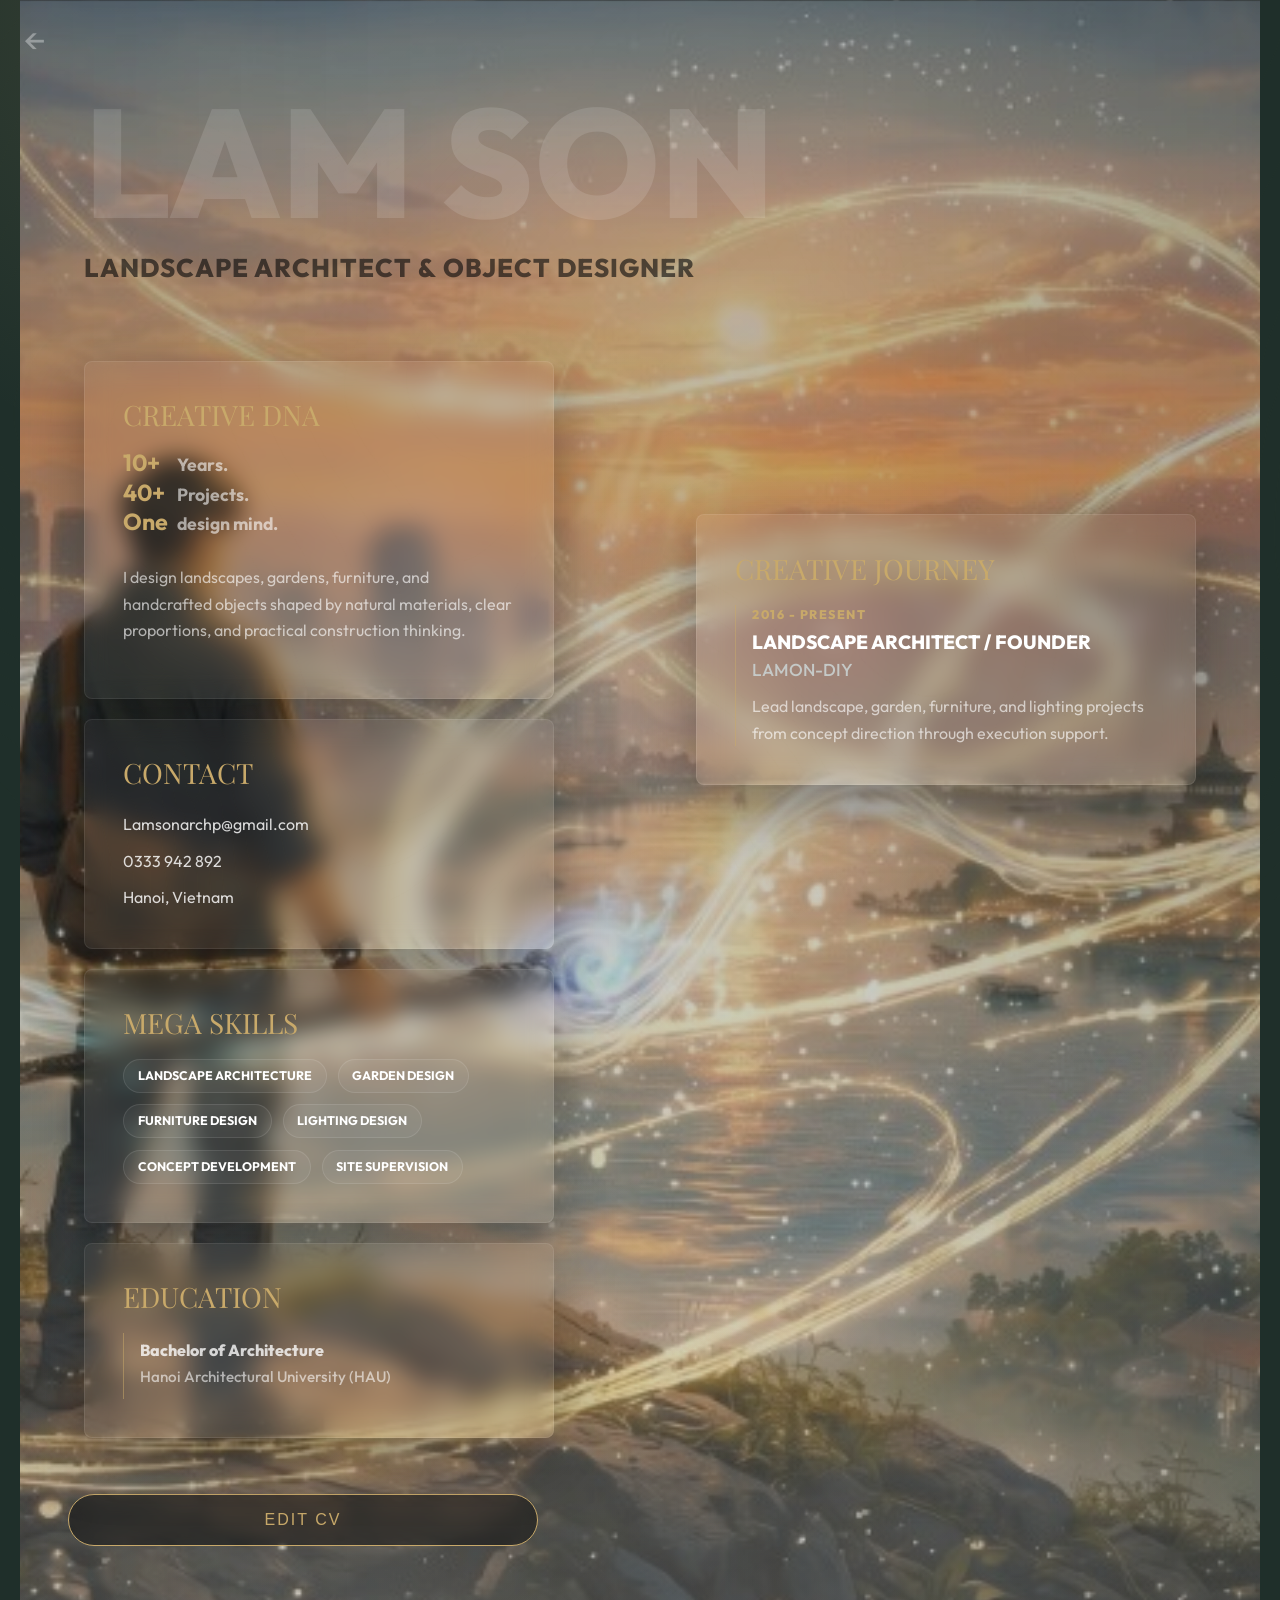
==== commit 4bbcea46: "Update profile CV and portfolio interactions" ====
--- a/profile.html
+++ b/profile.html
@@ -84,7 +84,7 @@
                 <label>Summary<textarea id="edit-summary" rows="4"></textarea></label>
                 <label>Skills<textarea id="edit-skills" rows="3" placeholder="Separate skills with commas"></textarea></label>
                 <label>Experience<textarea id="edit-experience" rows="6" placeholder="Period | Title | Place | Description"></textarea></label>
-                <label>Education<textarea id="edit-education" rows="5" placeholder="Period | Title | Place | Description"></textarea></label>
+                <label>Education<textarea id="edit-education" rows="5" placeholder="School name, or Period | Title | Place | Description"></textarea></label>
                 <label>Avatar image<input type="file" id="edit-avatar-file" accept="image/*"></label>
                 <label>Cover image<input type="file" id="edit-cover-file" accept="image/*"></label>
 
--- a/style.css
+++ b/style.css
@@ -1532,6 +1532,177 @@
     }
 }
 
+/* =========================================
+   PROJECT FILTERS (Animated)
+   ========================================= */
+.filter-container {
+    display: flex;
+    justify-content: center;
+    gap: 1.5rem;
+    margin-bottom: 3rem;
+    flex-wrap: wrap;
+}
+
+.filter-btn {
+    background: transparent;
+    border: none;
+    color: var(--text-light);
+    font-family: var(--font-primary);
+    font-size: 1rem;
+    text-transform: uppercase;
+    letter-spacing: 1px;
+    padding: 0.5rem 1rem;
+    cursor: pointer;
+    position: relative;
+    opacity: 0.6;
+    transition: opacity 0.3s ease, color 0.3s ease;
+}
+
+.filter-btn::after {
+    content: '';
+    position: absolute;
+    bottom: 0;
+    left: 50%;
+    transform: translateX(-50%);
+    width: 0;
+    height: 1px;
+    background-color: var(--accent-gold);
+    transition: width 0.3s ease;
+}
+
+.filter-btn:hover {
+    opacity: 1;
+}
+
+.filter-btn.active {
+    opacity: 1;
+    color: var(--accent-gold);
+}
+
+.filter-btn.active::after {
+    width: 100%;
+}
+
+body.light-mode .filter-btn {
+    color: var(--text-dark);
+}
+
+body.light-mode .filter-btn.active {
+    color: var(--accent-gold);
+}
+
+/* =========================================
+   LAZY LOADING & BLUR-UP
+   ========================================= */
+.img-placeholder {
+    position: relative;
+    overflow: hidden;
+    background-color: var(--surface-dark); /* Skeleton color */
+}
+
+body.light-mode .img-placeholder {
+    background-color: #e0e0e0;
+}
+
+/* Skeleton animation when loading */
+.img-placeholder.loading::before {
+    content: '';
+    position: absolute;
+    top: 0;
+    left: -100%;
+    width: 200%;
+    height: 100%;
+    background: linear-gradient(90deg, transparent, rgba(255, 255, 255, 0.05), transparent);
+    animation: skeleton-shimmer 1.5s infinite linear;
+    z-index: 1;
+}
+
+body.light-mode .img-placeholder.loading::before {
+    background: linear-gradient(90deg, transparent, rgba(255, 255, 255, 0.4), transparent);
+}
+
+@keyframes skeleton-shimmer {
+    0% { transform: translateX(-50%); }
+    100% { transform: translateX(50%); }
+}
+
+/* Image states */
+.blur-up {
+    filter: blur(20px);
+    opacity: 0;
+    transition: filter 0.8s ease-out, opacity 0.8s ease-out;
+}
+
+/* When image is fully loaded, JS removes .loading and adds .loaded to the image */
+img.loaded {
+    filter: blur(0);
+    opacity: 1;
+}
+
+/* =========================================
+   CUSTOM CURSOR & PAGE TRANSITION
+   ========================================= */
+
+.custom-cursor {
+    display: none !important;
+}
+
+.custom-cursor-follower {
+    display: none !important;
+}
+
+body.light-mode .custom-cursor {
+    background-color: #fff;
+}
+body.light-mode .custom-cursor-follower {
+    border-color: rgba(255,255,255, 0.8);
+}
+
+/* Hover state for custom cursor */
+.custom-cursor.hover {
+    width: 60px;
+    height: 60px;
+    background-color: rgba(255, 255, 255, 1);
+    mix-blend-mode: difference;
+}
+
+.custom-cursor-follower.hover {
+    width: 0;
+    height: 0;
+    opacity: 0;
+}
+
+.custom-cursor.hover::after {
+    content: "View";
+    position: absolute;
+    top: 50%;
+    left: 50%;
+    transform: translate(-50%, -50%);
+    font-size: 10px;
+    color: #000;
+    font-family: var(--font-primary);
+    text-transform: uppercase;
+    letter-spacing: 1px;
+}
+
+/* Page Transition Overlay */
+.page-transition {
+    position: fixed;
+    top: 0;
+    left: 0;
+    width: 100vw;
+    height: 100vh;
+    background-color: var(--bg-dark);
+    z-index: 100000;
+    pointer-events: none;
+    transform-origin: top;
+    transform: scaleY(1);
+}
+
+body.light-mode .page-transition {
+    background-color: var(--bg-light);
+}
+
 /* Profile poster CV layout */
 .profile-page {
     min-height: 100vh;
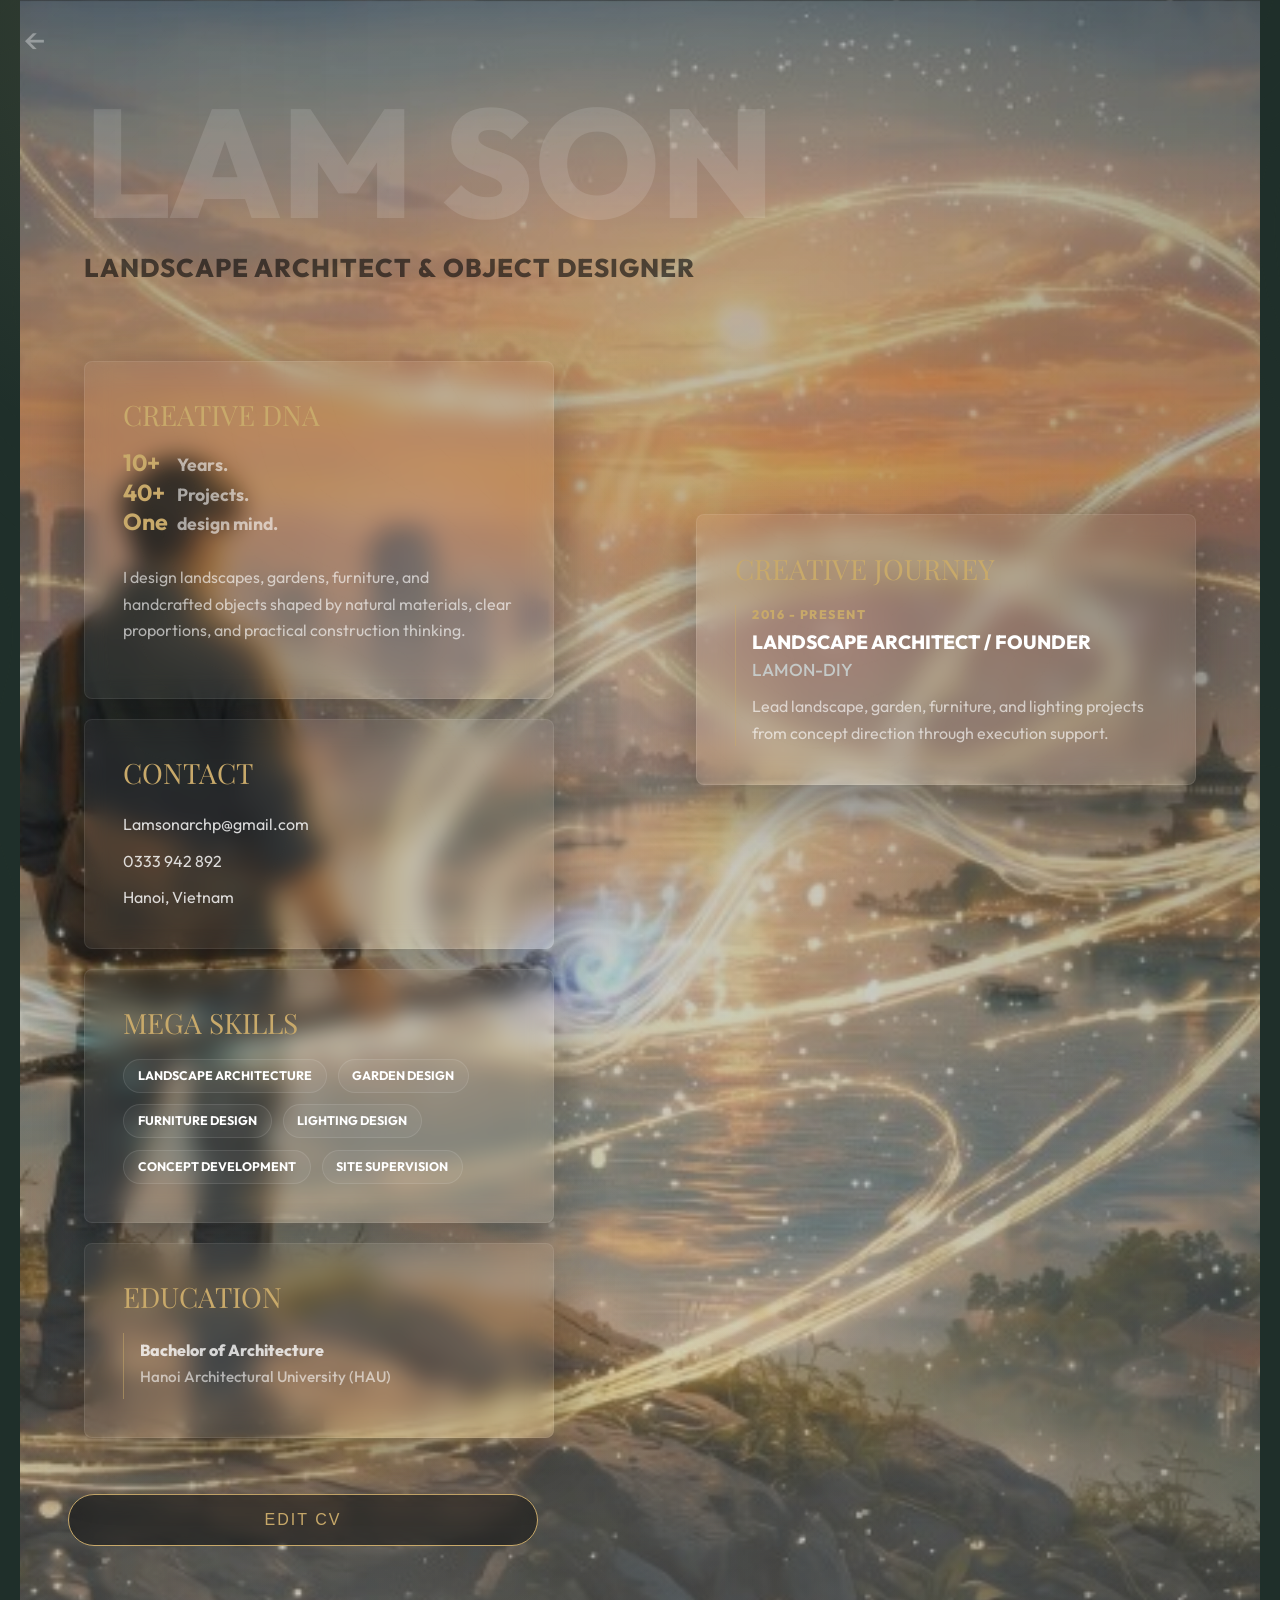
==== commit fe62ab85: "Fix profile saved data fallback" ====
--- a/profile.html
+++ b/profile.html
@@ -97,7 +97,7 @@
     </div>
 
     <script src="canvas.js"></script>
-    <script src="profile.js"></script>
+    <script src="profile.js?v=3.1"></script>
 </body>
 
 </html>
